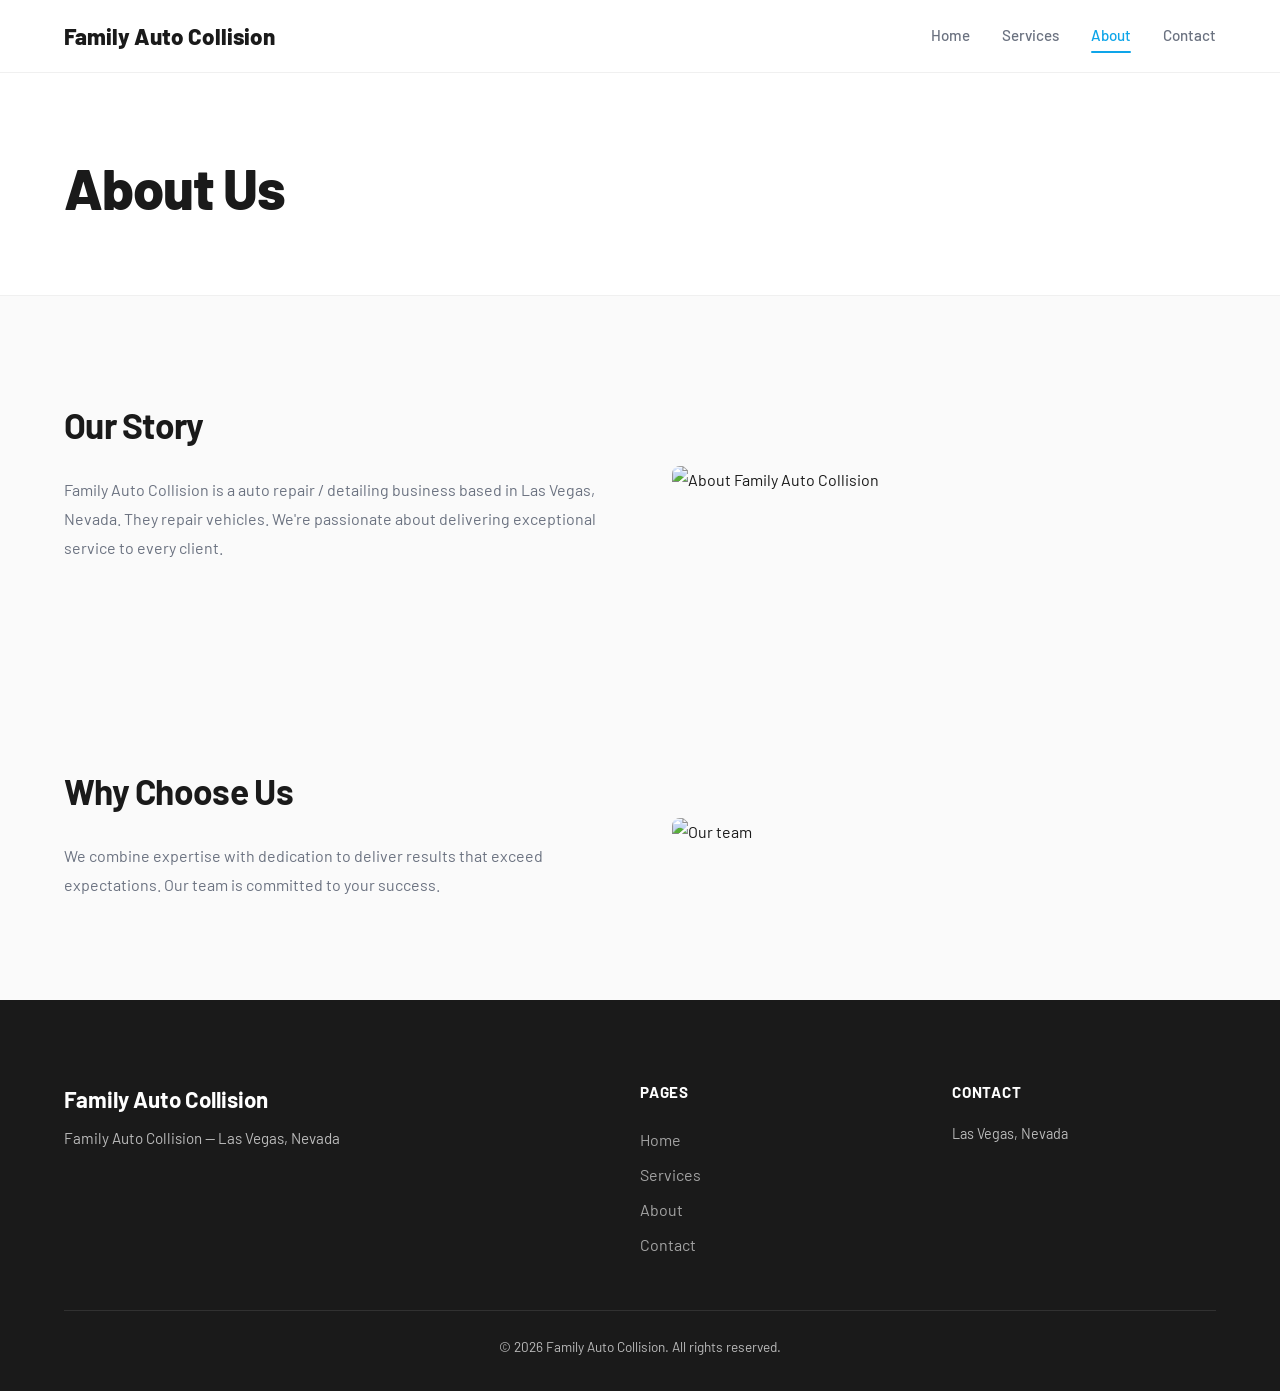
==== about.html @ 03ab0ad2 "Initial site build" ====
<!DOCTYPE html>
<html lang="en">
<head>
  <meta charset="UTF-8">
  <meta name="viewport" content="width=device-width, initial-scale=1.0">
  <title>About | Family Auto Collision</title>
  <meta name="description" content="They repair vehicles">
  <meta property="og:title" content="About | Family Auto Collision">
  <meta property="og:description" content="They repair vehicles">
  <meta property="og:image" content="https://images.pexels.com/photos/8986138/pexels-photo-8986138.jpeg?auto=compress&amp;cs=tinysrgb&amp;dpr=2&amp;h=650&amp;w=940">
  <meta property="og:type" content="website">
  <meta name="twitter:card" content="summary_large_image">
  <link rel="preconnect" href="https://fonts.googleapis.com">
  <link rel="preconnect" href="https://fonts.gstatic.com" crossorigin>
  <link href="https://fonts.googleapis.com/css2?family=Barlow:wght@400;600;700;800&family=Barlow:wght@300;400;500;600&display=swap" rel="stylesheet">
  <link rel="stylesheet" href="css/styles.css">
  <script type="application/ld+json">
  {
    "@context": "https://schema.org",
    "@type": "LocalBusiness",
    "name": "Family Auto Collision",
    "description": "They repair vehicles",
    "address": { "@type": "PostalAddress", "addressLocality": "Las Vegas, Nevada" }
  }
  </script>
</head>
<body>

  <nav class="navbar" id="navbar">
    <div class="container nav-container">
      <a href="index.html" class="logo">Family Auto Collision</a>
      <button class="hamburger" id="hamburger" aria-label="Toggle menu">
        <span></span><span></span><span></span>
      </button>
      <div class="nav-links" id="nav-links">
        <a href="index.html" class="">Home</a>
          <a href="services.html" class="">Services</a>
          <a href="about.html" class="active">About</a>
          <a href="contact.html" class="">Contact</a>
      </div>
    </div>
  </nav>

  <section class="page-hero">
    <div class="container">
      <h1 class="fade-in">About Us</h1>
    </div>
  </section>

  <section class="section">
    <div class="container about-grid">
      <div class="about-text fade-in">
        <h2>Our Story</h2>
        <p>Family Auto Collision is a auto repair / detailing business based in Las Vegas, Nevada. They repair vehicles. We're passionate about delivering exceptional service to every client.</p>
      </div>
      <div class="about-image fade-in"><img src="https://images.pexels.com/photos/5313182/pexels-photo-5313182.jpeg?auto=compress&amp;cs=tinysrgb&amp;h=650&amp;w=940" alt="About Family Auto Collision" loading="lazy"></div>
    </div>
  </section>

  
  <section class="section section-alt">
    <div class="container about-grid about-grid-reverse">
      <div class="about-image fade-in"><img src="https://images.pexels.com/photos/8297442/pexels-photo-8297442.jpeg?auto=compress&amp;cs=tinysrgb&amp;h=350" alt="Our team" loading="lazy"></div>
      <div class="about-text fade-in">
        <h2>Why Choose Us</h2>
        <p>We combine expertise with dedication to deliver results that exceed expectations. Our team is committed to your success.</p>
      </div>
    </div>
  </section>


  <footer class="footer">
    <div class="container">
      <div class="footer-grid">
        <div class="footer-brand">
          <h3 class="footer-logo">Family Auto Collision</h3>
          <p class="footer-tagline">Family Auto Collision — Las Vegas, Nevada</p>
        </div>
        <div class="footer-links">
          <h4>Pages</h4>
          <a href="index.html">Home</a>
          <a href="services.html">Services</a>
          <a href="about.html">About</a>
          <a href="contact.html">Contact</a>
        </div>
        <div class="footer-contact">
          <h4>Contact</h4>
          <p>Las Vegas, Nevada</p>
          
        </div>
      </div>
      <div class="footer-bottom">
        <p>&copy; 2026 Family Auto Collision. All rights reserved.</p>
      </div>
    </div>
  </footer>
  <script src="js/main.js"></script>
</body>
</html>
---- css/styles.css ----
*, *::before, *::after { box-sizing: border-box; margin: 0; padding: 0; }

:root {
  --primary: #0EA5E9;
  --secondary: #df7849;
  --accent: #e8c630;
  --bg: #FAFAFA;
  --surface: #FFFFFF;
  --text: #1A1A1A;
  --text-muted: #6B7280;
  --radius: 8px;
  --font-display: 'Barlow', sans-serif;
  --font-body: 'Barlow', sans-serif;
}

html { scroll-behavior: smooth; }

body {
  font-family: var(--font-body);
  color: var(--text);
  background: var(--bg);
  line-height: 1.7;
  -webkit-font-smoothing: antialiased;
}

.container { max-width: 1200px; margin: 0 auto; padding: 0 24px; }

/* NAV */
.navbar {
  position: fixed; top: 0; left: 0; right: 0; z-index: 1000;
  background: rgba(255,255,255,0.95); backdrop-filter: blur(12px);
  border-bottom: 1px solid rgba(0,0,0,0.06);
  transition: box-shadow 0.3s;
}
.navbar.scrolled { box-shadow: 0 2px 20px rgba(0,0,0,0.08); }
.nav-container { display: flex; align-items: center; justify-content: space-between; height: 72px; }
.logo {
  font-family: var(--font-display); font-weight: 800; font-size: 1.4rem;
  color: var(--text); text-decoration: none;
}
.nav-links { display: flex; gap: 32px; }
.nav-links a {
  font-family: var(--font-body); font-weight: 500; font-size: 0.95rem;
  color: var(--text-muted); text-decoration: none; transition: color 0.2s;
  position: relative;
}
.nav-links a:hover, .nav-links a.active { color: var(--primary); }
.nav-links a.active::after {
  content: ''; position: absolute; bottom: -4px; left: 0; right: 0;
  height: 2px; background: var(--primary); border-radius: 1px;
}
.hamburger {
  display: none; flex-direction: column; gap: 5px; background: none;
  border: none; cursor: pointer; padding: 4px;
}
.hamburger span { display: block; width: 24px; height: 2px; background: var(--text); transition: 0.3s; border-radius: 1px; }
.hamburger.active span:nth-child(1) { transform: rotate(45deg) translate(5px, 5px); }
.hamburger.active span:nth-child(2) { opacity: 0; }
.hamburger.active span:nth-child(3) { transform: rotate(-45deg) translate(5px, -5px); }

/* HERO */
.hero {
  min-height: 100vh; display: flex; align-items: center;
  background-size: cover; background-position: center; position: relative;
}
.hero-overlay {
  position: absolute; inset: 0;
  background: linear-gradient(135deg, rgba(0,0,0,0.7) 0%, rgba(0,0,0,0.4) 100%);
}
.hero-content { position: relative; z-index: 1; max-width: 680px; padding-top: 72px; }
.hero-title {
  font-family: var(--font-display); font-size: clamp(2.5rem, 6vw, 4.5rem);
  font-weight: 800; color: #fff; line-height: 1.1; margin-bottom: 20px;
  letter-spacing: -0.02em;
}
.hero-subtitle { font-size: clamp(1.1rem, 2vw, 1.35rem); color: rgba(255,255,255,0.85); margin-bottom: 36px; line-height: 1.6; }
.hero-ctas { display: flex; gap: 16px; flex-wrap: wrap; }

/* BUTTONS */
.btn {
  display: inline-block; padding: 14px 32px; border-radius: var(--radius);
  font-family: var(--font-body); font-weight: 600; font-size: 1rem;
  text-decoration: none; transition: all 0.25s; cursor: pointer; border: none;
}
.btn-primary { background: var(--primary); color: #fff; }
.btn-primary:hover { filter: brightness(1.1); transform: translateY(-2px); box-shadow: 0 8px 25px rgba(0,0,0,0.15); }
.btn-secondary { background: transparent; color: #fff; border: 2px solid rgba(255,255,255,0.4); }
.btn-secondary:hover { border-color: #fff; background: rgba(255,255,255,0.1); }

/* SECTIONS */
.section { padding: 100px 0; }
.section-alt { background: var(--bg); }
.section-title {
  font-family: var(--font-display); font-size: clamp(2rem, 4vw, 3rem);
  font-weight: 700; text-align: center; margin-bottom: 60px;
  letter-spacing: -0.02em;
}
.page-hero {
  padding: 140px 0 60px; background: var(--surface);
  border-bottom: 1px solid rgba(0,0,0,0.06);
}
.page-hero h1 {
  font-family: var(--font-display); font-size: clamp(2.5rem, 5vw, 3.5rem);
  font-weight: 800; letter-spacing: -0.02em;
}
.page-hero p { color: var(--text-muted); font-size: 1.2rem; margin-top: 12px; }

/* SERVICES */
.services-grid { display: grid; grid-template-columns: repeat(auto-fit, minmax(320px, 1fr)); gap: 32px; }
.service-card {
  background: var(--surface); border-radius: var(--radius); overflow: hidden;
  box-shadow: 0 1px 3px rgba(0,0,0,0.06); transition: transform 0.3s, box-shadow 0.3s;
}
.service-card:hover { transform: translateY(-6px); box-shadow: 0 12px 40px rgba(0,0,0,0.1); }
.service-card-img { width: 100%; height: 220px; object-fit: cover; }
.service-card h3 {
  font-family: var(--font-display); font-size: 1.3rem; font-weight: 700;
  padding: 24px 24px 8px; letter-spacing: -0.01em;
}
.service-card p { padding: 0 24px 24px; color: var(--text-muted); font-size: 0.95rem; }

.services-detail-list { display: flex; flex-direction: column; gap: 80px; }
.service-detail {
  display: grid; grid-template-columns: 1fr 1fr; gap: 48px; align-items: center;
}
.service-detail:nth-child(even) { direction: rtl; }
.service-detail:nth-child(even) > * { direction: ltr; }
.service-detail-img { width: 100%; border-radius: var(--radius); object-fit: cover; aspect-ratio: 4/3; }
.service-detail-content h2 {
  font-family: var(--font-display); font-size: 2rem; font-weight: 700;
  margin-bottom: 16px; letter-spacing: -0.02em;
}
.service-detail-content p { color: var(--text-muted); margin-bottom: 24px; line-height: 1.7; }

/* TESTIMONIALS */
.testimonials-section { background: var(--surface); }
.testimonials-grid { display: grid; grid-template-columns: repeat(auto-fit, minmax(300px, 1fr)); gap: 32px; }
.testimonial-card {
  padding: 32px; background: var(--bg); border-radius: var(--radius);
  border: 1px solid rgba(0,0,0,0.06);
}
.stars { color: var(--accent); font-size: 1.2rem; margin-bottom: 16px; }
.testimonial-text { font-style: italic; color: var(--text); line-height: 1.7; margin-bottom: 16px; }
.testimonial-author { font-weight: 600; color: var(--text-muted); font-size: 0.9rem; }

/* CTA SECTION */
.cta-section {
  position: relative; background-size: cover; background-position: center;
  text-align: center; padding: 120px 0;
}
.cta-content { position: relative; z-index: 1; }
.cta-content h2 {
  font-family: var(--font-display); color: #fff;
  font-size: clamp(2rem, 4vw, 3rem); font-weight: 700; margin-bottom: 16px;
}
.cta-content p { color: rgba(255,255,255,0.85); font-size: 1.15rem; margin-bottom: 32px; max-width: 600px; margin-inline: auto; }

/* ABOUT */
.about-grid { display: grid; grid-template-columns: 1fr 1fr; gap: 64px; align-items: center; }
.about-grid-reverse { direction: rtl; }
.about-grid-reverse > * { direction: ltr; }
.about-text h2 {
  font-family: var(--font-display); font-size: 2.2rem; font-weight: 700;
  margin-bottom: 20px; letter-spacing: -0.02em;
}
.about-text p { color: var(--text-muted); line-height: 1.8; }
.about-image img { width: 100%; border-radius: var(--radius); object-fit: cover; aspect-ratio: 4/3; }

/* CONTACT */
.contact-grid { display: grid; grid-template-columns: 1.2fr 0.8fr; gap: 64px; }
.contact-form { display: flex; flex-direction: column; gap: 20px; }
.form-group { display: flex; flex-direction: column; gap: 6px; }
.form-group label { font-weight: 500; font-size: 0.9rem; color: var(--text); }
.form-group input, .form-group textarea {
  padding: 12px 16px; border: 1px solid rgba(0,0,0,0.12); border-radius: var(--radius);
  font-family: var(--font-body); font-size: 1rem; transition: border-color 0.2s;
  background: var(--surface);
}
.form-group input:focus, .form-group textarea:focus {
  outline: none; border-color: var(--primary); box-shadow: 0 0 0 3px rgba(13,148,136,0.1);
}
.contact-info h3 {
  font-family: var(--font-display); font-size: 1.5rem; font-weight: 700; margin-bottom: 24px;
}
.info-item { margin-bottom: 20px; }
.info-item strong { display: block; font-size: 0.85rem; text-transform: uppercase; letter-spacing: 0.05em; color: var(--primary); margin-bottom: 4px; }
.info-item p { color: var(--text-muted); }

/* FOOTER */
.footer { background: var(--text); color: rgba(255,255,255,0.7); padding: 80px 0 32px; }
.footer-grid { display: grid; grid-template-columns: 2fr 1fr 1fr; gap: 48px; margin-bottom: 48px; }
.footer-logo { font-family: var(--font-display); color: #fff; font-size: 1.4rem; margin-bottom: 8px; }
.footer-tagline { font-size: 0.95rem; }
.footer-links h4, .footer-contact h4 {
  color: #fff; font-family: var(--font-display); font-size: 0.95rem;
  text-transform: uppercase; letter-spacing: 0.05em; margin-bottom: 16px;
}
.footer-links a { display: block; color: rgba(255,255,255,0.6); text-decoration: none; padding: 4px 0; transition: color 0.2s; }
.footer-links a:hover { color: #fff; }
.footer-contact p { font-size: 0.9rem; margin-bottom: 4px; }
.footer-bottom {
  border-top: 1px solid rgba(255,255,255,0.1); padding-top: 24px; text-align: center; font-size: 0.85rem;
}

/* ANIMATIONS */
.fade-in { opacity: 0; transform: translateY(24px); transition: opacity 0.6s ease, transform 0.6s ease; }
.fade-in.visible { opacity: 1; transform: translateY(0); }

/* RESPONSIVE */
@media (max-width: 768px) {
  .hamburger { display: flex; }
  .nav-links {
    position: fixed; top: 72px; left: 0; right: 0; background: var(--surface);
    flex-direction: column; padding: 24px; gap: 16px;
    transform: translateY(-100%); opacity: 0; transition: 0.3s; pointer-events: none;
    box-shadow: 0 4px 20px rgba(0,0,0,0.1);
  }
  .nav-links.open { transform: translateY(0); opacity: 1; pointer-events: all; }
  .hero-content { padding: 0 8px; padding-top: 72px; }
  .services-grid { grid-template-columns: 1fr; }
  .service-detail { grid-template-columns: 1fr; }
  .service-detail:nth-child(even) { direction: ltr; }
  .about-grid, .about-grid-reverse { grid-template-columns: 1fr; direction: ltr; }
  .contact-grid { grid-template-columns: 1fr; }
  .footer-grid { grid-template-columns: 1fr; }
  .testimonials-grid { grid-template-columns: 1fr; }
}
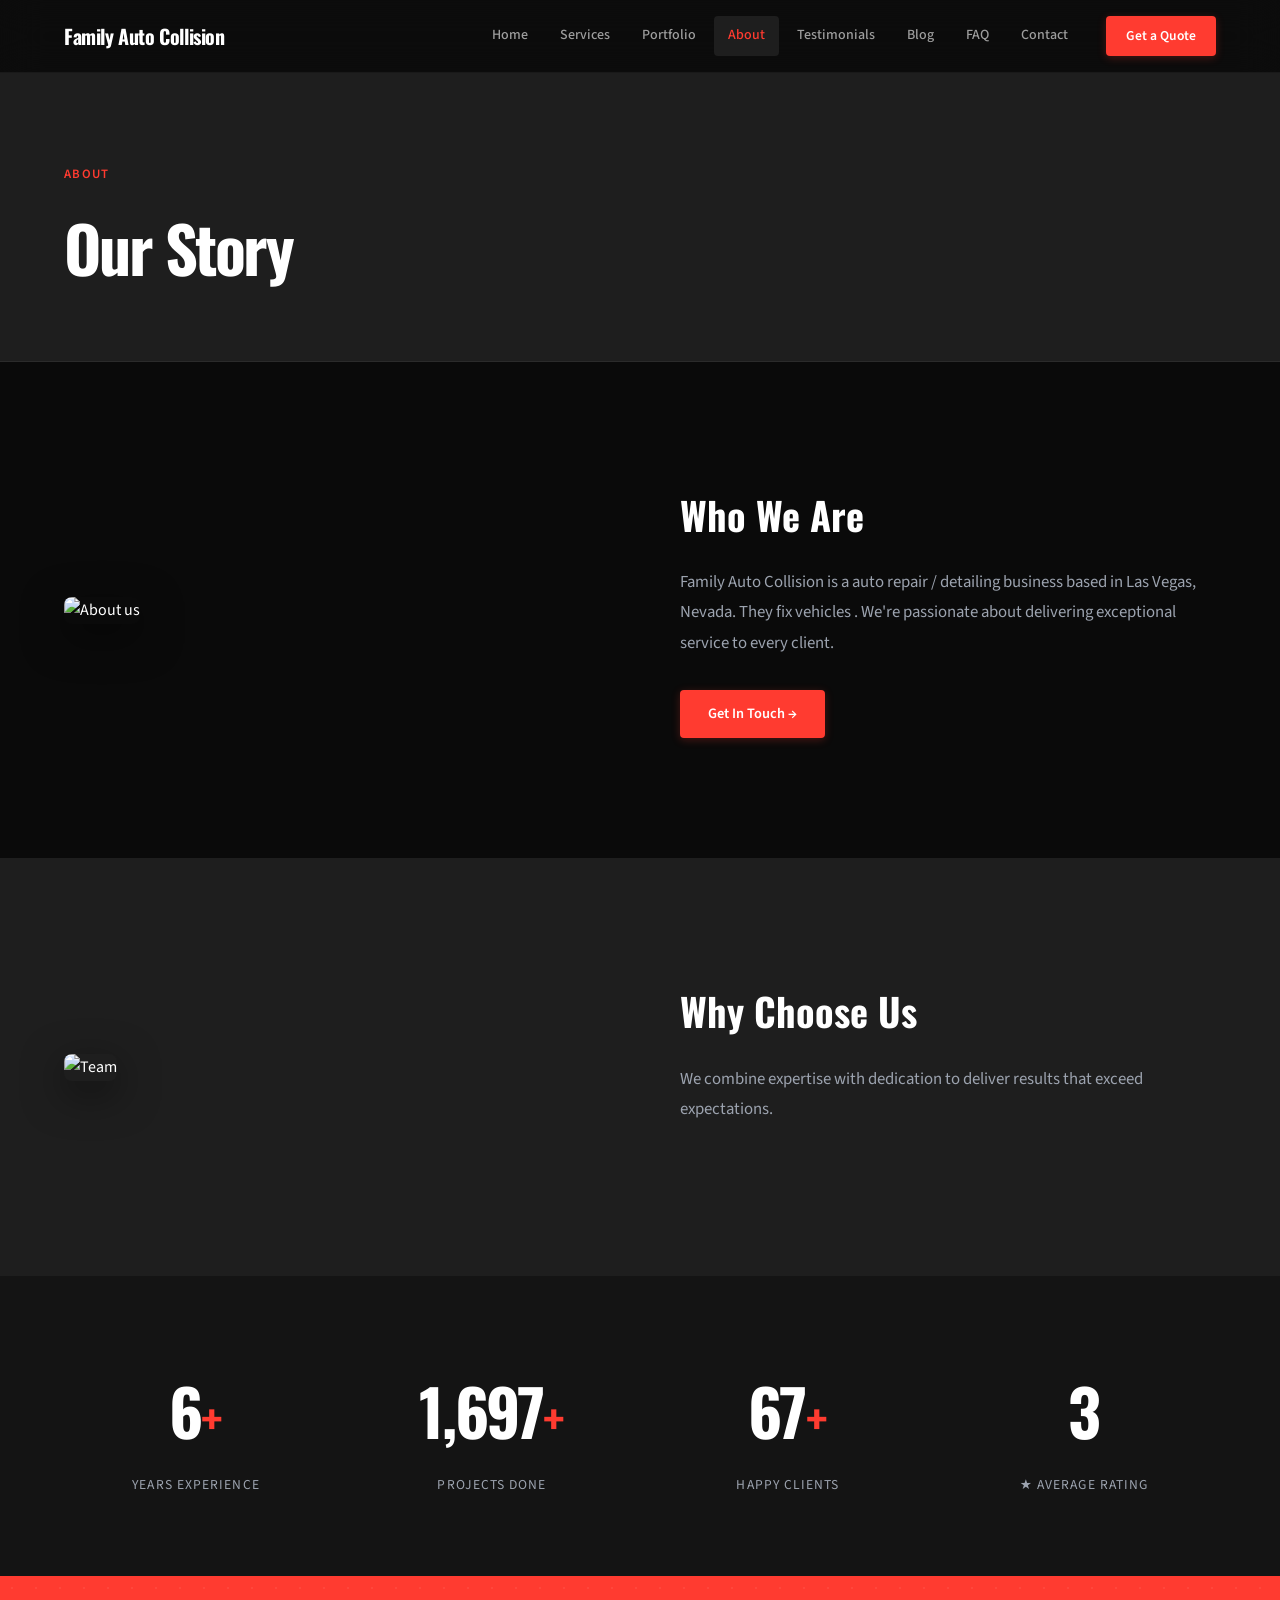
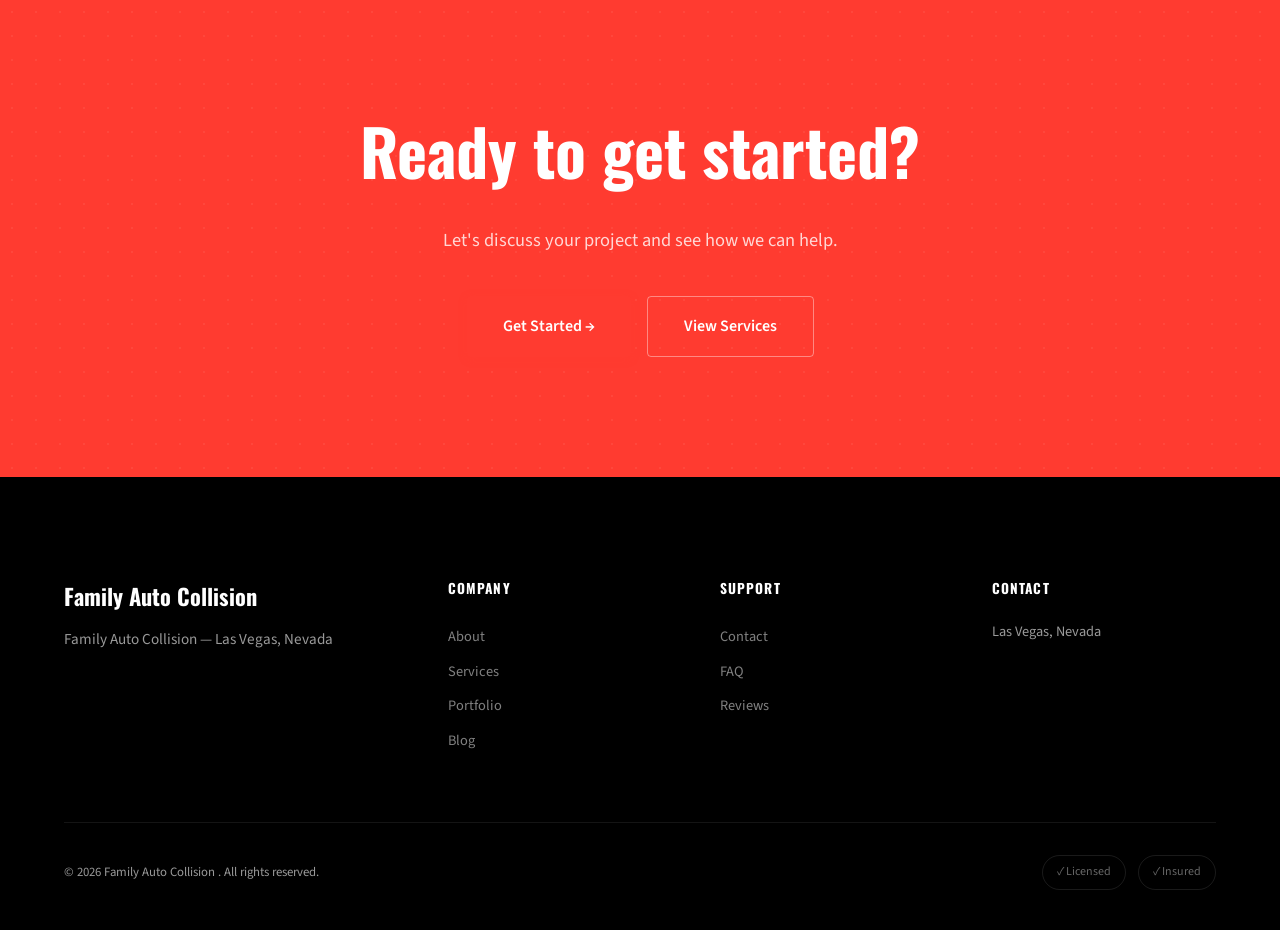
==== commit 9526e9db: "Initial site build" ====
--- a/about.html
+++ b/about.html
@@ -1,96 +1,116 @@
 <!DOCTYPE html>
-<html lang="en">
+<html lang="en" data-personality="bold">
 <head>
   <meta charset="UTF-8">
   <meta name="viewport" content="width=device-width, initial-scale=1.0">
-  <title>About | Family Auto Collision</title>
-  <meta name="description" content="They repair vehicles">
-  <meta property="og:title" content="About | Family Auto Collision">
-  <meta property="og:description" content="They repair vehicles">
-  <meta property="og:image" content="https://images.pexels.com/photos/8986138/pexels-photo-8986138.jpeg?auto=compress&amp;cs=tinysrgb&amp;dpr=2&amp;h=650&amp;w=940">
+  <title>About | Family Auto Collision </title>
+  <meta name="description" content="They fix vehicles ">
+  <meta property="og:title" content="About | Family Auto Collision ">
+  <meta property="og:description" content="They fix vehicles ">
+  <meta property="og:image" content="https://images.pexels.com/photos/33814734/pexels-photo-33814734.jpeg?auto=compress&amp;cs=tinysrgb&amp;dpr=2&amp;h=650&amp;w=940">
   <meta property="og:type" content="website">
   <meta name="twitter:card" content="summary_large_image">
   <link rel="preconnect" href="https://fonts.googleapis.com">
   <link rel="preconnect" href="https://fonts.gstatic.com" crossorigin>
-  <link href="https://fonts.googleapis.com/css2?family=Barlow:wght@400;600;700;800&family=Barlow:wght@300;400;500;600&display=swap" rel="stylesheet">
+  <link href="https://fonts.googleapis.com/css2?family=Oswald:wght@300;400;500;600;700;800;900&family=Source%20Sans%203:wght@300;400;500;600&display=swap" rel="stylesheet">
   <link rel="stylesheet" href="css/styles.css">
   <script type="application/ld+json">
-  {
-    "@context": "https://schema.org",
-    "@type": "LocalBusiness",
-    "name": "Family Auto Collision",
-    "description": "They repair vehicles",
-    "address": { "@type": "PostalAddress", "addressLocality": "Las Vegas, Nevada" }
-  }
+  { "@context":"https://schema.org", "@type":"LocalBusiness",
+    "name":"Family Auto Collision ", "description":"They fix vehicles ",
+    "address":{"@type":"PostalAddress","addressLocality":"Las Vegas, Nevada"} }
   </script>
 </head>
 <body>
-
-  <nav class="navbar" id="navbar">
-    <div class="container nav-container">
-      <a href="index.html" class="logo">Family Auto Collision</a>
-      <button class="hamburger" id="hamburger" aria-label="Toggle menu">
+  <nav class="nav nav--dark" id="nav">
+    <div class="nav__inner">
+      <a href="index.html" class="nav__logo">Family Auto Collision </a>
+      <button class="nav__toggle" id="navToggle" aria-label="Menu">
         <span></span><span></span><span></span>
       </button>
-      <div class="nav-links" id="nav-links">
-        <a href="index.html" class="">Home</a>
-          <a href="services.html" class="">Services</a>
-          <a href="about.html" class="active">About</a>
-          <a href="contact.html" class="">Contact</a>
+      <div class="nav__menu" id="navMenu">
+        <div class="nav__links"><a href="index.html" class="">Home</a>
+            <a href="services.html" class="">Services</a>
+            <a href="portfolio.html" class="">Portfolio</a>
+            <a href="about.html" class="active">About</a>
+            <a href="testimonials.html" class="">Testimonials</a>
+            <a href="blog.html" class="">Blog</a>
+            <a href="faq.html" class="">FAQ</a>
+            <a href="contact.html" class="">Contact</a></div>
+        <a href="contact.html" class="btn btn--sm btn--primary nav__cta">Get a Quote</a>
       </div>
     </div>
   </nav>
+  <section class="page-hero"><div class="container"><span class="section__badge reveal">About</span>
+    <h1 class="page-hero__title reveal">Our Story</h1></div></section>
+  <section class="section"><div class="container"><div class="split">
+    <div class="split__media reveal"><img src="https://images.pexels.com/photos/36673082/pexels-photo-36673082.jpeg?auto=compress&amp;cs=tinysrgb&amp;h=650&amp;w=940" alt="About us" loading="lazy"></div>
+    <div class="split__content reveal"><h2 class="split__title">Who We Are</h2>
+      <p class="split__text">Family Auto Collision  is a auto repair / detailing business based in Las Vegas, Nevada. They fix vehicles . We're passionate about delivering exceptional service to every client.</p><a href="contact.html" class="btn btn--primary">Get In Touch →</a></div>
+  </div></div></section>
+  <section class="section section--alt"><div class="container"><div class="split split--reverse">
+    <div class="split__content reveal"><h2 class="split__title">Why Choose Us</h2>
+      <p class="split__text">We combine expertise with dedication to deliver results that exceed expectations.</p></div>
+    <div class="split__media reveal"><img src="https://images.pexels.com/photos/32845698/pexels-photo-32845698.jpeg?auto=compress&amp;cs=tinysrgb&amp;h=350" alt="Team" loading="lazy"></div>
+  </div></div></section>
 
-  <section class="page-hero">
+  <section class="stats ">
     <div class="container">
-      <h1 class="fade-in">About Us</h1>
-    </div>
-  </section>
-
-  <section class="section">
-    <div class="container about-grid">
-      <div class="about-text fade-in">
-        <h2>Our Story</h2>
-        <p>Family Auto Collision is a auto repair / detailing business based in Las Vegas, Nevada. They repair vehicles. We're passionate about delivering exceptional service to every client.</p>
-      </div>
-      <div class="about-image fade-in"><img src="https://images.pexels.com/photos/5313182/pexels-photo-5313182.jpeg?auto=compress&amp;cs=tinysrgb&amp;h=650&amp;w=940" alt="About Family Auto Collision" loading="lazy"></div>
-    </div>
-  </section>
-
-  
-  <section class="section section-alt">
-    <div class="container about-grid about-grid-reverse">
-      <div class="about-image fade-in"><img src="https://images.pexels.com/photos/8297442/pexels-photo-8297442.jpeg?auto=compress&amp;cs=tinysrgb&amp;h=350" alt="Our team" loading="lazy"></div>
-      <div class="about-text fade-in">
-        <h2>Why Choose Us</h2>
-        <p>We combine expertise with dedication to deliver results that exceed expectations. Our team is committed to your success.</p>
+      <div class="stats__grid">
+        <div class="stats__item reveal">
+          <span class="stats__number" data-count="10">0</span><span class="stats__plus">+</span>
+          <span class="stats__label">Years Experience</span>
+        </div>
+        <div class="stats__item reveal">
+          <span class="stats__number" data-count="2500">0</span><span class="stats__plus">+</span>
+          <span class="stats__label">Projects Done</span>
+        </div>
+        <div class="stats__item reveal">
+          <span class="stats__number" data-count="100">0</span><span class="stats__plus">+</span>
+          <span class="stats__label">Happy Clients</span>
+        </div>
+        <div class="stats__item reveal">
+          <span class="stats__number" data-count="5.0">0</span>
+          <span class="stats__label">★ Average Rating</span>
+        </div>
       </div>
     </div>
   </section>
-
-
+  <section class="cta-block">
+    <div class="cta-block__pattern"></div>
+    <div class="container cta-block__inner">
+      <h2 class="cta-block__title reveal">Ready to get started?</h2>
+      <p class="cta-block__text reveal">Let's discuss your project and see how we can help.</p>
+      <div class="cta-block__buttons reveal">
+        <a href="contact.html" class="btn btn--primary btn--lg">Get Started →</a>
+        <a href="services.html" class="btn btn--outline-white btn--lg">View Services</a>
+      </div>
+    </div>
+  </section>
   <footer class="footer">
     <div class="container">
-      <div class="footer-grid">
-        <div class="footer-brand">
-          <h3 class="footer-logo">Family Auto Collision</h3>
-          <p class="footer-tagline">Family Auto Collision — Las Vegas, Nevada</p>
+      <div class="footer__top">
+        <div class="footer__brand">
+          <a href="index.html" class="footer__logo">Family Auto Collision </a>
+          <p class="footer__tagline">Family Auto Collision  — Las Vegas, Nevada</p>
         </div>
-        <div class="footer-links">
-          <h4>Pages</h4>
-          <a href="index.html">Home</a>
-          <a href="services.html">Services</a>
-          <a href="about.html">About</a>
-          <a href="contact.html">Contact</a>
+        <div class="footer__col">
+          <h4>Company</h4>
+          <a href="about.html">About</a><a href="services.html">Services</a>
+          <a href="portfolio.html">Portfolio</a><a href="blog.html">Blog</a>
         </div>
-        <div class="footer-contact">
+        <div class="footer__col">
+          <h4>Support</h4>
+          <a href="contact.html">Contact</a><a href="faq.html">FAQ</a>
+          <a href="testimonials.html">Reviews</a>
+        </div>
+        <div class="footer__col">
           <h4>Contact</h4>
           <p>Las Vegas, Nevada</p>
-          
         </div>
       </div>
-      <div class="footer-bottom">
-        <p>&copy; 2026 Family Auto Collision. All rights reserved.</p>
+      <div class="footer__bottom">
+        <p>&copy; 2026 Family Auto Collision . All rights reserved.</p>
+        <div class="footer__badges"><span class="badge">✓ Licensed</span><span class="badge">✓ Insured</span></div>
       </div>
     </div>
   </footer>
--- a/css/styles.css
+++ b/css/styles.css
@@ -1,227 +1,261 @@
 *, *::before, *::after { box-sizing: border-box; margin: 0; padding: 0; }
-
 :root {
-  --primary: #0EA5E9;
-  --secondary: #df7849;
-  --accent: #e8c630;
-  --bg: #FAFAFA;
-  --surface: #FFFFFF;
-  --text: #1A1A1A;
-  --text-muted: #6B7280;
-  --radius: 8px;
-  --font-display: 'Barlow', sans-serif;
-  --font-body: 'Barlow', sans-serif;
+  --primary: #FF3B30; --secondary: #1A1A1A; --accent: #FF9500;
+  --bg: #0A0A0A; --surface: #141414; --surface-alt: #1E1E1E;
+  --text: #FFFFFF; --text-muted: #9CA3AF; --text-light: #6B7280;
+  --hero-bg-color: #000000; --hero-text: #FFFFFF;
+  --radius: 4px; --radius-lg: 8px;
+  --font-display: 'Oswald', system-ui, sans-serif;
+  --font-body: 'Source Sans 3', system-ui, sans-serif;
+  --display-weight: 900; --body-weight: 400;
+  --headline-size: clamp(3.5rem, 9vw, 7rem);
+  --section-padding: 120px;
+  --transition: 0.3s cubic-bezier(0.4, 0, 0.2, 1);
+  --shadow-sm: 0 1px 3px rgba(0,0,0,0.3);
+  --shadow-md: 0 4px 16px rgba(0,0,0,0.4);
+  --shadow-lg: 0 12px 40px rgba(0,0,0,0.5);
+  --shadow-xl: 0 24px 64px rgba(0,0,0,0.6);
 }
-
 html { scroll-behavior: smooth; }
-
-body {
-  font-family: var(--font-body);
-  color: var(--text);
-  background: var(--bg);
-  line-height: 1.7;
-  -webkit-font-smoothing: antialiased;
-}
-
+body { font-family: var(--font-body); font-weight: var(--body-weight); color: var(--text); background: var(--bg); line-height: 1.7; -webkit-font-smoothing: antialiased; overflow-x: hidden; }
 .container { max-width: 1200px; margin: 0 auto; padding: 0 24px; }
+.container--sm { max-width: 800px; }
 
 /* NAV */
-.navbar {
-  position: fixed; top: 0; left: 0; right: 0; z-index: 1000;
-  background: rgba(255,255,255,0.95); backdrop-filter: blur(12px);
-  border-bottom: 1px solid rgba(0,0,0,0.06);
-  transition: box-shadow 0.3s;
-}
-.navbar.scrolled { box-shadow: 0 2px 20px rgba(0,0,0,0.08); }
-.nav-container { display: flex; align-items: center; justify-content: space-between; height: 72px; }
-.logo {
-  font-family: var(--font-display); font-weight: 800; font-size: 1.4rem;
-  color: var(--text); text-decoration: none;
-}
-.nav-links { display: flex; gap: 32px; }
-.nav-links a {
-  font-family: var(--font-body); font-weight: 500; font-size: 0.95rem;
-  color: var(--text-muted); text-decoration: none; transition: color 0.2s;
-  position: relative;
-}
-.nav-links a:hover, .nav-links a.active { color: var(--primary); }
-.nav-links a.active::after {
-  content: ''; position: absolute; bottom: -4px; left: 0; right: 0;
-  height: 2px; background: var(--primary); border-radius: 1px;
-}
-.hamburger {
-  display: none; flex-direction: column; gap: 5px; background: none;
-  border: none; cursor: pointer; padding: 4px;
-}
-.hamburger span { display: block; width: 24px; height: 2px; background: var(--text); transition: 0.3s; border-radius: 1px; }
-.hamburger.active span:nth-child(1) { transform: rotate(45deg) translate(5px, 5px); }
-.hamburger.active span:nth-child(2) { opacity: 0; }
-.hamburger.active span:nth-child(3) { transform: rotate(-45deg) translate(5px, -5px); }
-
-/* HERO */
-.hero {
-  min-height: 100vh; display: flex; align-items: center;
-  background-size: cover; background-position: center; position: relative;
-}
-.hero-overlay {
-  position: absolute; inset: 0;
-  background: linear-gradient(135deg, rgba(0,0,0,0.7) 0%, rgba(0,0,0,0.4) 100%);
-}
-.hero-content { position: relative; z-index: 1; max-width: 680px; padding-top: 72px; }
-.hero-title {
-  font-family: var(--font-display); font-size: clamp(2.5rem, 6vw, 4.5rem);
-  font-weight: 800; color: #fff; line-height: 1.1; margin-bottom: 20px;
-  letter-spacing: -0.02em;
-}
-.hero-subtitle { font-size: clamp(1.1rem, 2vw, 1.35rem); color: rgba(255,255,255,0.85); margin-bottom: 36px; line-height: 1.6; }
-.hero-ctas { display: flex; gap: 16px; flex-wrap: wrap; }
+.nav { position: fixed; top: 0; left: 0; right: 0; z-index: 1000; background: rgba(10,10,10,0.9); backdrop-filter: blur(20px); border-bottom: 1px solid rgba(255,255,255,0.06); transition: var(--transition); }
+.nav.scrolled { box-shadow: 0 1px 12px rgba(0,0,0,0.4); }
+.nav__inner { max-width: 1200px; margin: 0 auto; padding: 0 24px; display: flex; align-items: center; justify-content: space-between; height: 72px; }
+.nav__logo { font-family: var(--font-display); font-weight: var(--display-weight); font-size: 1.25rem; color: #fff; text-decoration: none; letter-spacing: -0.02em; }
+.nav__menu { display: flex; align-items: center; gap: 8px; }
+.nav__links { display: flex; gap: 4px; }
+.nav__links a { font-weight: 500; font-size: 0.875rem; color: rgba(255,255,255,0.6); text-decoration: none; padding: 8px 14px; border-radius: var(--radius); transition: var(--transition); }
+.nav__links a:hover { color: #fff; background: rgba(255,255,255,0.06); }
+.nav__links a.active { color: var(--primary); background: rgba(255,255,255,0.08); }
+.nav__cta { margin-left: 16px; }
+.nav__toggle { display: none; flex-direction: column; gap: 5px; background: none; border: none; cursor: pointer; padding: 8px; z-index: 1001; }
+.nav__toggle span { display: block; width: 22px; height: 2px; background: #fff; transition: var(--transition); border-radius: 2px; }
+.nav__toggle.active span:nth-child(1) { transform: rotate(45deg) translate(5px,5px); }
+.nav__toggle.active span:nth-child(2) { opacity: 0; }
+.nav__toggle.active span:nth-child(3) { transform: rotate(-45deg) translate(5px,-5px); }
+
+/* HERO BASE */
+.hero { min-height: 100vh; display: flex; align-items: center; position: relative; overflow: hidden; padding-top: 72px; }
+.hero__bg { position: absolute; inset: 0; background-image: var(--hero-bg); background-size: cover; background-position: center; }
+.hero__overlay { position: absolute; inset: 0; background: linear-gradient(135deg, rgba(0,0,0,0.75), rgba(0,0,0,0.4)); }
+.hero__inner { position: relative; z-index: 2; padding: 80px 0 120px; width: 100%; }
+.hero__content { max-width: 720px; }
+.hero__badge { display: inline-flex; align-items: center; gap: 10px; padding: 8px 18px; border-radius: 100px; font-size: 0.8rem; font-weight: 500; margin-bottom: 28px; }
+.hero__badge-dot { width: 8px; height: 8px; background: #22c55e; border-radius: 50%; box-shadow: 0 0 8px #22c55e; animation: pulse 2s infinite; }
+@keyframes pulse { 0%,100% { opacity:1; } 50% { opacity:0.4; } }
+.hero__title { font-family: var(--font-display); font-size: var(--headline-size); font-weight: var(--display-weight); line-height: 1.05; letter-spacing: -0.04em; margin-bottom: 24px; }
+.hero__subtitle { font-size: clamp(1.1rem, 2vw, 1.3rem); line-height: 1.7; margin-bottom: 40px; max-width: 560px; }
+.hero__actions { display: flex; gap: 16px; flex-wrap: wrap; }
+.hero__divider { width: 48px; height: 2px; background: var(--accent); margin-bottom: 24px; }
+
+/* HERO VARIANTS */
+.hero--bold .hero__title, .hero--bold .hero__subtitle { color: #fff; }
+.hero--bold .hero__badge { background: rgba(255,255,255,0.08); border: 1px solid rgba(255,255,255,0.12); color: rgba(255,255,255,0.9); }
+.hero--bold .hero__geometric { position: absolute; inset: 0; z-index: 1; overflow: hidden; }
+.hero--bold .hero__geometric div { position: absolute; border: 2px solid var(--primary); opacity: 0.15; }
+.hero--bold .hero__geometric div:nth-child(1) { width: 300px; height: 300px; top: 10%; right: -50px; transform: rotate(15deg); }
+.hero--bold .hero__geometric div:nth-child(2) { width: 200px; height: 200px; bottom: 15%; right: 20%; transform: rotate(-30deg); }
+.hero--bold .hero__geometric div:nth-child(3) { width: 150px; height: 150px; top: 40%; right: 10%; border-radius: 50%; }
+
+.hero--elegant { background: var(--hero-bg-color); min-height: 90vh; }
+.hero--elegant .hero__inner--split { display: grid; grid-template-columns: 1fr 1fr; gap: 80px; align-items: center; }
+.hero--elegant .hero__title { color: var(--hero-text); font-weight: 600; letter-spacing: -0.03em; }
+.hero--elegant .hero__subtitle { color: var(--text-muted); }
+.hero--elegant .hero__media img { width: 100%; border-radius: var(--radius-lg); object-fit: cover; aspect-ratio: 3/4; }
+
+.hero--friendly { background: var(--hero-bg-color); }
+.hero--friendly .hero__title { color: var(--hero-text); }
+.hero--friendly .hero__subtitle { color: var(--text-muted); margin-left: auto; margin-right: auto; }
+.hero--friendly .hero__badge { background: var(--surface); border: 1px solid rgba(0,0,0,0.08); color: var(--text); font-size: 1rem; padding: 10px 24px; border-radius: var(--radius-lg); }
+.hero--friendly .hero__shapes { position: absolute; inset: 0; overflow: hidden; z-index: 0; }
+.hero--friendly .hero__shapes div { position: absolute; border-radius: 50%; opacity: 0.08; }
+.hero--friendly .hero__shapes div:nth-child(1) { width: 400px; height: 400px; background: var(--primary); top: -100px; right: -100px; }
+.hero--friendly .hero__shapes div:nth-child(2) { width: 300px; height: 300px; background: var(--secondary); bottom: -50px; left: -80px; }
+.hero--friendly .hero__shapes div:nth-child(3) { width: 200px; height: 200px; background: var(--accent); top: 50%; left: 60%; }
+
+.hero--modern { background: var(--hero-bg-color); }
+.hero--modern .hero__mesh { position: absolute; inset: 0; background: radial-gradient(at 30% 20%, color-mix(in srgb, var(--primary) 8%, transparent) 0%, transparent 60%), radial-gradient(at 70% 80%, color-mix(in srgb, var(--accent) 6%, transparent) 0%, transparent 50%); }
+.hero--modern .hero__title { color: var(--hero-text); }
+.hero--modern .hero__subtitle { color: var(--text-muted); margin-left: auto; margin-right: auto; }
+.hero--modern .hero__badge { background: var(--surface); border: 1px solid rgba(0,0,0,0.08); color: var(--text-muted); }
+
+.hero--trustworthy .hero__title { color: #fff; }
+.hero--trustworthy .hero__subtitle { color: rgba(255,255,255,0.8); }
+.hero--trustworthy .hero__badges-strip { display: flex; gap: 12px; flex-wrap: wrap; margin-bottom: 28px; }
+.trust-badge { background: rgba(255,255,255,0.1); border: 1px solid rgba(255,255,255,0.2); color: rgba(255,255,255,0.9); padding: 6px 16px; border-radius: 4px; font-size: 0.8rem; font-weight: 600; }
+
+.hero--energetic .hero__gradient-overlay { position: absolute; inset: 0; background: linear-gradient(135deg, rgba(220,38,38,0.6), rgba(124,58,237,0.4), rgba(0,0,0,0.8)); }
+.hero--energetic .hero__diagonal { position: absolute; bottom: -2px; left: 0; right: 0; height: 120px; background: var(--bg); clip-path: polygon(0 100%, 100% 0, 100% 100%); z-index: 3; }
+.hero--energetic .hero__title { color: #fff; text-transform: uppercase; letter-spacing: -0.02em; }
+.hero--energetic .hero__subtitle { color: rgba(255,255,255,0.7); }
+.hero--energetic .hero__badge { background: rgba(255,255,255,0.08); border: 1px solid rgba(255,255,255,0.15); color: rgba(255,255,255,0.9); letter-spacing: 0.15em; text-transform: uppercase; font-size: 0.75rem; }
+.btn--glow { box-shadow: 0 0 30px color-mix(in srgb, var(--primary) 40%, transparent); }
+.btn--glow:hover { box-shadow: 0 0 50px color-mix(in srgb, var(--primary) 60%, transparent); }
 
 /* BUTTONS */
-.btn {
-  display: inline-block; padding: 14px 32px; border-radius: var(--radius);
-  font-family: var(--font-body); font-weight: 600; font-size: 1rem;
-  text-decoration: none; transition: all 0.25s; cursor: pointer; border: none;
-}
-.btn-primary { background: var(--primary); color: #fff; }
-.btn-primary:hover { filter: brightness(1.1); transform: translateY(-2px); box-shadow: 0 8px 25px rgba(0,0,0,0.15); }
-.btn-secondary { background: transparent; color: #fff; border: 2px solid rgba(255,255,255,0.4); }
-.btn-secondary:hover { border-color: #fff; background: rgba(255,255,255,0.1); }
+.btn { display: inline-flex; align-items: center; justify-content: center; padding: 12px 28px; border-radius: var(--radius); font-family: var(--font-body); font-weight: 600; font-size: 0.9rem; text-decoration: none; transition: all 0.25s; cursor: pointer; border: none; min-height: 44px; white-space: nowrap; }
+.btn--sm { padding: 8px 20px; font-size: 0.85rem; min-height: 36px; }
+.btn--lg { padding: 16px 36px; font-size: 1rem; min-height: 52px; }
+.btn--full { width: 100%; }
+.btn--primary { background: var(--primary); color: #fff; box-shadow: 0 2px 8px color-mix(in srgb, var(--primary) 25%, transparent); }
+.btn--primary:hover { filter: brightness(1.1); transform: translateY(-2px); box-shadow: 0 8px 24px color-mix(in srgb, var(--primary) 35%, transparent); }
+.btn--ghost { background: transparent; color: #fff; border: 1.5px solid rgba(255,255,255,0.3); }
+.btn--ghost:hover { background: rgba(255,255,255,0.1); border-color: rgba(255,255,255,0.5); }
+.btn--outline { background: transparent; color: var(--primary); border: 1.5px solid var(--primary); }
+.btn--outline:hover { background: var(--primary); color: #fff; }
+.btn--outline-white { background: transparent; color: #fff; border: 1.5px solid rgba(255,255,255,0.4); }
+.btn--outline-white:hover { background: rgba(255,255,255,0.15); border-color: #fff; }
 
 /* SECTIONS */
-.section { padding: 100px 0; }
-.section-alt { background: var(--bg); }
-.section-title {
-  font-family: var(--font-display); font-size: clamp(2rem, 4vw, 3rem);
-  font-weight: 700; text-align: center; margin-bottom: 60px;
-  letter-spacing: -0.02em;
-}
-.page-hero {
-  padding: 140px 0 60px; background: var(--surface);
-  border-bottom: 1px solid rgba(0,0,0,0.06);
-}
-.page-hero h1 {
-  font-family: var(--font-display); font-size: clamp(2.5rem, 5vw, 3.5rem);
-  font-weight: 800; letter-spacing: -0.02em;
-}
-.page-hero p { color: var(--text-muted); font-size: 1.2rem; margin-top: 12px; }
-
-/* SERVICES */
-.services-grid { display: grid; grid-template-columns: repeat(auto-fit, minmax(320px, 1fr)); gap: 32px; }
-.service-card {
-  background: var(--surface); border-radius: var(--radius); overflow: hidden;
-  box-shadow: 0 1px 3px rgba(0,0,0,0.06); transition: transform 0.3s, box-shadow 0.3s;
-}
-.service-card:hover { transform: translateY(-6px); box-shadow: 0 12px 40px rgba(0,0,0,0.1); }
-.service-card-img { width: 100%; height: 220px; object-fit: cover; }
-.service-card h3 {
-  font-family: var(--font-display); font-size: 1.3rem; font-weight: 700;
-  padding: 24px 24px 8px; letter-spacing: -0.01em;
-}
-.service-card p { padding: 0 24px 24px; color: var(--text-muted); font-size: 0.95rem; }
-
-.services-detail-list { display: flex; flex-direction: column; gap: 80px; }
-.service-detail {
-  display: grid; grid-template-columns: 1fr 1fr; gap: 48px; align-items: center;
-}
+.section { padding: var(--section-padding) 0; }
+.section--alt { background: var(--surface-alt); }
+.section__header { text-align: center; max-width: 640px; margin: 0 auto 72px; }
+.section__badge { display: inline-block; font-size: 0.8rem; font-weight: 600; text-transform: uppercase; letter-spacing: 0.1em; color: var(--primary); margin-bottom: 16px; }
+.section__title { font-family: var(--font-display); font-size: clamp(2.2rem, 4vw, 3.5rem); font-weight: var(--display-weight); letter-spacing: -0.03em; line-height: 1.1; margin-bottom: 20px; }
+.section__cta { text-align: center; margin-top: 56px; }
+.page-hero { padding: 160px 0 80px; background: var(--surface-alt); border-bottom: 1px solid rgba(255,255,255,0.06); }
+.page-hero__title { font-family: var(--font-display); font-size: clamp(2.8rem, 5vw, 4.5rem); font-weight: var(--display-weight); letter-spacing: -0.04em; line-height: 1.05; margin-top: 12px; }
+.page-hero__subtitle { color: var(--text-muted); font-size: 1.2rem; margin-top: 16px; max-width: 600px; line-height: 1.7; }
+
+/* GRID */
+.grid { display: grid; gap: 32px; }
+.grid--2 { grid-template-columns: repeat(auto-fit, minmax(340px, 1fr)); }
+.grid--3 { grid-template-columns: repeat(auto-fit, minmax(300px, 1fr)); }
+
+/* CARDS */
+.card { background: var(--surface); border-radius: var(--radius-lg); overflow: hidden; border: 1px solid rgba(255,255,255,0.06); transition: transform 0.4s cubic-bezier(0.4,0,0.2,1), box-shadow 0.4s; }
+.card:hover { transform: translateY(-8px); box-shadow: var(--shadow-xl); }
+.card__accent { height: 4px; background: linear-gradient(90deg, var(--primary), var(--accent)); }
+.card__img, .card__img-wrap img { width: 100%; height: 240px; object-fit: cover; display: block; }
+.card__body { padding: 28px; }
+.card__category { display: inline-block; font-size: 0.75rem; font-weight: 600; text-transform: uppercase; letter-spacing: 0.08em; color: var(--primary); margin-bottom: 12px; }
+.card__title { font-family: var(--font-display); font-size: 1.25rem; font-weight: 700; margin-bottom: 10px; line-height: 1.3; }
+.card__text { color: var(--text-muted); font-size: 0.95rem; margin-bottom: 20px; line-height: 1.7; }
+.card__meta { font-size: 0.8rem; color: var(--text-light); }
+
+/* STATS */
+.stats { background: var(--surface); padding: 80px 0; }
+.stats--dark { background: #0a0a0a; color: #fff; }
+.stats--dark .stats__number { color: #fff; }
+.stats--dark .stats__label { color: rgba(255,255,255,0.5); }
+.stats__grid { display: grid; grid-template-columns: repeat(4, 1fr); gap: 32px; }
+.stats__item { text-align: center; }
+.stats__number { font-family: var(--font-display); font-size: clamp(2.5rem, 5vw, 4rem); font-weight: var(--display-weight); letter-spacing: -0.03em; display: inline; }
+.stats__plus { font-family: var(--font-display); font-size: clamp(2rem, 4vw, 3rem); font-weight: var(--display-weight); color: var(--primary); }
+.stats__label { font-size: 0.85rem; color: var(--text-muted); text-transform: uppercase; letter-spacing: 0.08em; margin-top: 8px; display: block; }
+
+/* TESTIMONIALS */
+.testimonials__list { display: grid; gap: 24px; max-width: 800px; margin: 0 auto; }
+.testimonial { padding: 36px; background: var(--surface); border-radius: var(--radius-lg); border: 1px solid rgba(255,255,255,0.06); position: relative; transition: transform 0.3s, box-shadow 0.3s; }
+.testimonial:hover { transform: translateY(-4px); box-shadow: var(--shadow-lg); }
+.testimonial--full { background: var(--surface-alt); }
+.testimonial__quote { font-family: Georgia, serif; font-size: 4rem; color: var(--primary); opacity: 0.2; line-height: 1; position: absolute; top: 16px; right: 28px; }
+.testimonial__stars { color: var(--accent); font-size: 1rem; margin-bottom: 16px; letter-spacing: 2px; }
+.testimonial__text { font-size: 1rem; line-height: 1.7; margin-bottom: 24px; font-style: italic; }
+.testimonial__author { display: flex; align-items: center; gap: 14px; }
+.testimonial__avatar { width: 44px; height: 44px; border-radius: 50%; background: var(--primary); color: #fff; display: flex; align-items: center; justify-content: center; font-weight: 700; font-size: 1.1rem; }
+.testimonial__name { font-weight: 600; font-size: 0.95rem; }
+.testimonial__role { font-size: 0.8rem; color: var(--text-muted); }
+
+/* SERVICE DETAIL */
+.service-detail__list { display: flex; flex-direction: column; gap: 100px; }
+.service-detail { display: grid; grid-template-columns: 1fr 1fr; gap: 64px; align-items: center; }
 .service-detail:nth-child(even) { direction: rtl; }
 .service-detail:nth-child(even) > * { direction: ltr; }
-.service-detail-img { width: 100%; border-radius: var(--radius); object-fit: cover; aspect-ratio: 4/3; }
-.service-detail-content h2 {
-  font-family: var(--font-display); font-size: 2rem; font-weight: 700;
-  margin-bottom: 16px; letter-spacing: -0.02em;
+.service-detail__img img { width: 100%; border-radius: var(--radius-lg); object-fit: cover; aspect-ratio: 4/3; box-shadow: var(--shadow-lg); }
+.service-detail__content h2 { font-family: var(--font-display); font-size: 2rem; font-weight: var(--display-weight); margin-bottom: 16px; }
+.service-detail__content p { color: var(--text-muted); line-height: 1.8; margin-bottom: 28px; }
+
+/* SPLIT */
+.split { display: grid; grid-template-columns: 1fr 1fr; gap: 80px; align-items: center; }
+.split--reverse { direction: rtl; }
+.split--reverse > * { direction: ltr; }
+.split__media img { width: 100%; border-radius: var(--radius-lg); object-fit: cover; aspect-ratio: 4/3; box-shadow: var(--shadow-lg); }
+.split__title { font-family: var(--font-display); font-size: clamp(1.8rem, 3vw, 2.5rem); font-weight: var(--display-weight); margin-bottom: 20px; }
+.split__text { color: var(--text-muted); line-height: 1.8; margin-bottom: 32px; font-size: 1.05rem; }
+
+/* CTA BLOCK */
+.cta-block { background: var(--primary); padding: var(--section-padding) 0; position: relative; overflow: hidden; }
+.cta-block__pattern { position: absolute; inset: 0; background-image: radial-gradient(rgba(255,255,255,0.06) 1px, transparent 1px); background-size: 24px 24px; }
+.cta-block__inner { position: relative; text-align: center; }
+.cta-block__title { font-family: var(--font-display); font-size: clamp(2.5rem, 5vw, 4rem); font-weight: var(--display-weight); color: #fff; margin-bottom: 20px; }
+.cta-block__text { color: rgba(255,255,255,0.8); font-size: 1.15rem; max-width: 560px; margin: 0 auto 40px; line-height: 1.7; }
+.cta-block__buttons { display: flex; gap: 16px; justify-content: center; flex-wrap: wrap; }
+
+/* FAQ */
+.faq__list { display: flex; flex-direction: column; gap: 8px; }
+.faq { border: 1px solid rgba(255,255,255,0.08); border-radius: var(--radius-lg); overflow: hidden; }
+.faq__question { width: 100%; padding: 22px 28px; display: flex; justify-content: space-between; align-items: center; background: var(--surface); border: none; cursor: pointer; text-align: left; font-family: var(--font-body); font-size: 1rem; font-weight: 600; color: var(--text); transition: background 0.2s; }
+.faq__question:hover { background: var(--surface-alt); }
+.faq__icon { transition: transform 0.3s; flex-shrink: 0; margin-left: 16px; }
+.faq.open .faq__icon { transform: rotate(180deg); }
+.faq__answer { max-height: 0; overflow: hidden; transition: max-height 0.4s ease, padding 0.4s ease; background: var(--surface); }
+.faq.open .faq__answer { max-height: 300px; padding: 0 28px 22px; }
+.faq__answer p { color: var(--text-muted); line-height: 1.7; }
+
+/* CONTACT */
+.contact-grid { display: grid; grid-template-columns: 1.3fr 0.7fr; gap: 64px; align-items: start; }
+.contact-form { display: flex; flex-direction: column; gap: 20px; }
+.form-row { display: grid; grid-template-columns: 1fr 1fr; gap: 20px; }
+.form-group { display: flex; flex-direction: column; gap: 8px; }
+.form-group label { font-weight: 600; font-size: 0.85rem; }
+.form-group input, .form-group textarea { padding: 14px 18px; border: 1.5px solid rgba(255,255,255,0.12); border-radius: var(--radius); font-family: var(--font-body); font-size: 0.95rem; transition: var(--transition); background: var(--surface); color: var(--text); }
+.form-group input:focus, .form-group textarea:focus { outline: none; border-color: var(--primary); box-shadow: 0 0 0 4px color-mix(in srgb, var(--primary) 12%, transparent); }
+.contact-info { display: flex; flex-direction: column; gap: 20px; }
+.contact-info__card { padding: 28px; background: var(--surface); border-radius: var(--radius-lg); border: 1px solid rgba(255,255,255,0.06); }
+.contact-info__card h3 { font-family: var(--font-display); font-size: 1rem; font-weight: 700; margin-bottom: 8px; }
+.contact-info__card p { color: var(--text-muted); font-size: 0.9rem; margin-bottom: 4px; }
+.empty-state { text-align: center; padding: 80px 20px; }
+.empty-state h2 { font-family: var(--font-display); font-size: 1.8rem; margin-bottom: 16px; }
+.empty-state p { color: var(--text-muted); margin-bottom: 32px; }
+
+/* FOOTER */
+.footer { background: #000; color: rgba(255,255,255,0.6); padding: 100px 0 40px; }
+.footer__top { display: grid; grid-template-columns: 1.5fr 1fr 1fr 1fr; gap: 48px; margin-bottom: 64px; }
+.footer__logo { font-family: var(--font-display); color: #fff; font-size: 1.4rem; font-weight: var(--display-weight); text-decoration: none; display: block; margin-bottom: 12px; }
+.footer__tagline { font-size: 0.95rem; margin-bottom: 24px; }
+.footer__col h4 { color: #fff; font-family: var(--font-display); font-size: 0.85rem; text-transform: uppercase; letter-spacing: 0.08em; margin-bottom: 20px; font-weight: 700; }
+.footer__col a { display: block; color: rgba(255,255,255,0.5); text-decoration: none; padding: 5px 0; font-size: 0.9rem; transition: color 0.2s; }
+.footer__col a:hover { color: #fff; }
+.footer__col p { font-size: 0.9rem; margin-bottom: 4px; }
+.footer__bottom { border-top: 1px solid rgba(255,255,255,0.08); padding-top: 32px; display: flex; justify-content: space-between; align-items: center; flex-wrap: wrap; gap: 16px; }
+.footer__bottom p { font-size: 0.8rem; }
+.footer__badges { display: flex; gap: 12px; }
+.badge { font-size: 0.75rem; color: rgba(255,255,255,0.4); padding: 6px 14px; border: 1px solid rgba(255,255,255,0.1); border-radius: 100px; }
+
+/* ANIMATIONS */
+.reveal { opacity: 0; transform: translateY(32px); transition: opacity 0.8s cubic-bezier(0.16,1,0.3,1), transform 0.8s cubic-bezier(0.16,1,0.3,1); }
+.reveal.visible { opacity: 1; transform: translateY(0); }
+.reveal:nth-child(2) { transition-delay: 0.1s; }
+.reveal:nth-child(3) { transition-delay: 0.2s; }
+
+/* RESPONSIVE */
+@media (max-width: 1024px) { .stats__grid { grid-template-columns: repeat(2, 1fr); gap: 48px; } .footer__top { grid-template-columns: 1fr 1fr; } }
+@media (max-width: 768px) {
+  .nav__toggle { display: flex; }
+  .nav__menu { position: fixed; top: 0; right: 0; bottom: 0; width: 300px; background: var(--surface); flex-direction: column; padding: 96px 32px 32px; transform: translateX(100%); transition: transform 0.4s cubic-bezier(0.4,0,0.2,1); box-shadow: -8px 0 32px rgba(0,0,0,0.2); z-index: 999; }
+  .nav__menu.open { transform: translateX(0); }
+  .nav__links { flex-direction: column; gap: 4px; }
+  .nav__links a { padding: 14px 16px; font-size: 1rem; }
+  .nav__cta { margin-left: 0; margin-top: 16px; width: 100%; text-align: center; }
+  .hero__inner--split { grid-template-columns: 1fr !important; gap: 40px !important; }
+  .hero__media { order: -1; }
+  .hero__actions { flex-direction: column; }
+  .hero__actions .btn { width: 100%; }
+  .hero--energetic .hero__diagonal { height: 60px; }
+  .stats__grid { grid-template-columns: repeat(2, 1fr); gap: 32px; }
+  .grid--2, .grid--3 { grid-template-columns: 1fr; }
+  .split, .split--reverse { grid-template-columns: 1fr; direction: ltr; gap: 40px; }
+  .service-detail { grid-template-columns: 1fr; gap: 32px; }
+  .service-detail:nth-child(even) { direction: ltr; }
+  .contact-grid { grid-template-columns: 1fr; }
+  .form-row { grid-template-columns: 1fr; }
+  .footer__top { grid-template-columns: 1fr; gap: 40px; }
+  .footer__bottom { flex-direction: column; text-align: center; }
+  .page-hero { padding: 120px 0 60px; }
+  .section { padding: 80px 0; }
 }
-.service-detail-content p { color: var(--text-muted); margin-bottom: 24px; line-height: 1.7; }
-
-/* TESTIMONIALS */
-.testimonials-section { background: var(--surface); }
-.testimonials-grid { display: grid; grid-template-columns: repeat(auto-fit, minmax(300px, 1fr)); gap: 32px; }
-.testimonial-card {
-  padding: 32px; background: var(--bg); border-radius: var(--radius);
-  border: 1px solid rgba(0,0,0,0.06);
-}
-.stars { color: var(--accent); font-size: 1.2rem; margin-bottom: 16px; }
-.testimonial-text { font-style: italic; color: var(--text); line-height: 1.7; margin-bottom: 16px; }
-.testimonial-author { font-weight: 600; color: var(--text-muted); font-size: 0.9rem; }
-
-/* CTA SECTION */
-.cta-section {
-  position: relative; background-size: cover; background-position: center;
-  text-align: center; padding: 120px 0;
-}
-.cta-content { position: relative; z-index: 1; }
-.cta-content h2 {
-  font-family: var(--font-display); color: #fff;
-  font-size: clamp(2rem, 4vw, 3rem); font-weight: 700; margin-bottom: 16px;
-}
-.cta-content p { color: rgba(255,255,255,0.85); font-size: 1.15rem; margin-bottom: 32px; max-width: 600px; margin-inline: auto; }
-
-/* ABOUT */
-.about-grid { display: grid; grid-template-columns: 1fr 1fr; gap: 64px; align-items: center; }
-.about-grid-reverse { direction: rtl; }
-.about-grid-reverse > * { direction: ltr; }
-.about-text h2 {
-  font-family: var(--font-display); font-size: 2.2rem; font-weight: 700;
-  margin-bottom: 20px; letter-spacing: -0.02em;
-}
-.about-text p { color: var(--text-muted); line-height: 1.8; }
-.about-image img { width: 100%; border-radius: var(--radius); object-fit: cover; aspect-ratio: 4/3; }
-
-/* CONTACT */
-.contact-grid { display: grid; grid-template-columns: 1.2fr 0.8fr; gap: 64px; }
-.contact-form { display: flex; flex-direction: column; gap: 20px; }
-.form-group { display: flex; flex-direction: column; gap: 6px; }
-.form-group label { font-weight: 500; font-size: 0.9rem; color: var(--text); }
-.form-group input, .form-group textarea {
-  padding: 12px 16px; border: 1px solid rgba(0,0,0,0.12); border-radius: var(--radius);
-  font-family: var(--font-body); font-size: 1rem; transition: border-color 0.2s;
-  background: var(--surface);
-}
-.form-group input:focus, .form-group textarea:focus {
-  outline: none; border-color: var(--primary); box-shadow: 0 0 0 3px rgba(13,148,136,0.1);
-}
-.contact-info h3 {
-  font-family: var(--font-display); font-size: 1.5rem; font-weight: 700; margin-bottom: 24px;
-}
-.info-item { margin-bottom: 20px; }
-.info-item strong { display: block; font-size: 0.85rem; text-transform: uppercase; letter-spacing: 0.05em; color: var(--primary); margin-bottom: 4px; }
-.info-item p { color: var(--text-muted); }
-
-/* FOOTER */
-.footer { background: var(--text); color: rgba(255,255,255,0.7); padding: 80px 0 32px; }
-.footer-grid { display: grid; grid-template-columns: 2fr 1fr 1fr; gap: 48px; margin-bottom: 48px; }
-.footer-logo { font-family: var(--font-display); color: #fff; font-size: 1.4rem; margin-bottom: 8px; }
-.footer-tagline { font-size: 0.95rem; }
-.footer-links h4, .footer-contact h4 {
-  color: #fff; font-family: var(--font-display); font-size: 0.95rem;
-  text-transform: uppercase; letter-spacing: 0.05em; margin-bottom: 16px;
-}
-.footer-links a { display: block; color: rgba(255,255,255,0.6); text-decoration: none; padding: 4px 0; transition: color 0.2s; }
-.footer-links a:hover { color: #fff; }
-.footer-contact p { font-size: 0.9rem; margin-bottom: 4px; }
-.footer-bottom {
-  border-top: 1px solid rgba(255,255,255,0.1); padding-top: 24px; text-align: center; font-size: 0.85rem;
-}
-
-/* ANIMATIONS */
-.fade-in { opacity: 0; transform: translateY(24px); transition: opacity 0.6s ease, transform 0.6s ease; }
-.fade-in.visible { opacity: 1; transform: translateY(0); }
-
-/* RESPONSIVE */
-@media (max-width: 768px) {
-  .hamburger { display: flex; }
-  .nav-links {
-    position: fixed; top: 72px; left: 0; right: 0; background: var(--surface);
-    flex-direction: column; padding: 24px; gap: 16px;
-    transform: translateY(-100%); opacity: 0; transition: 0.3s; pointer-events: none;
-    box-shadow: 0 4px 20px rgba(0,0,0,0.1);
-  }
-  .nav-links.open { transform: translateY(0); opacity: 1; pointer-events: all; }
-  .hero-content { padding: 0 8px; padding-top: 72px; }
-  .services-grid { grid-template-columns: 1fr; }
-  .service-detail { grid-template-columns: 1fr; }
-  .service-detail:nth-child(even) { direction: ltr; }
-  .about-grid, .about-grid-reverse { grid-template-columns: 1fr; direction: ltr; }
-  .contact-grid { grid-template-columns: 1fr; }
-  .footer-grid { grid-template-columns: 1fr; }
-  .testimonials-grid { grid-template-columns: 1fr; }
-}
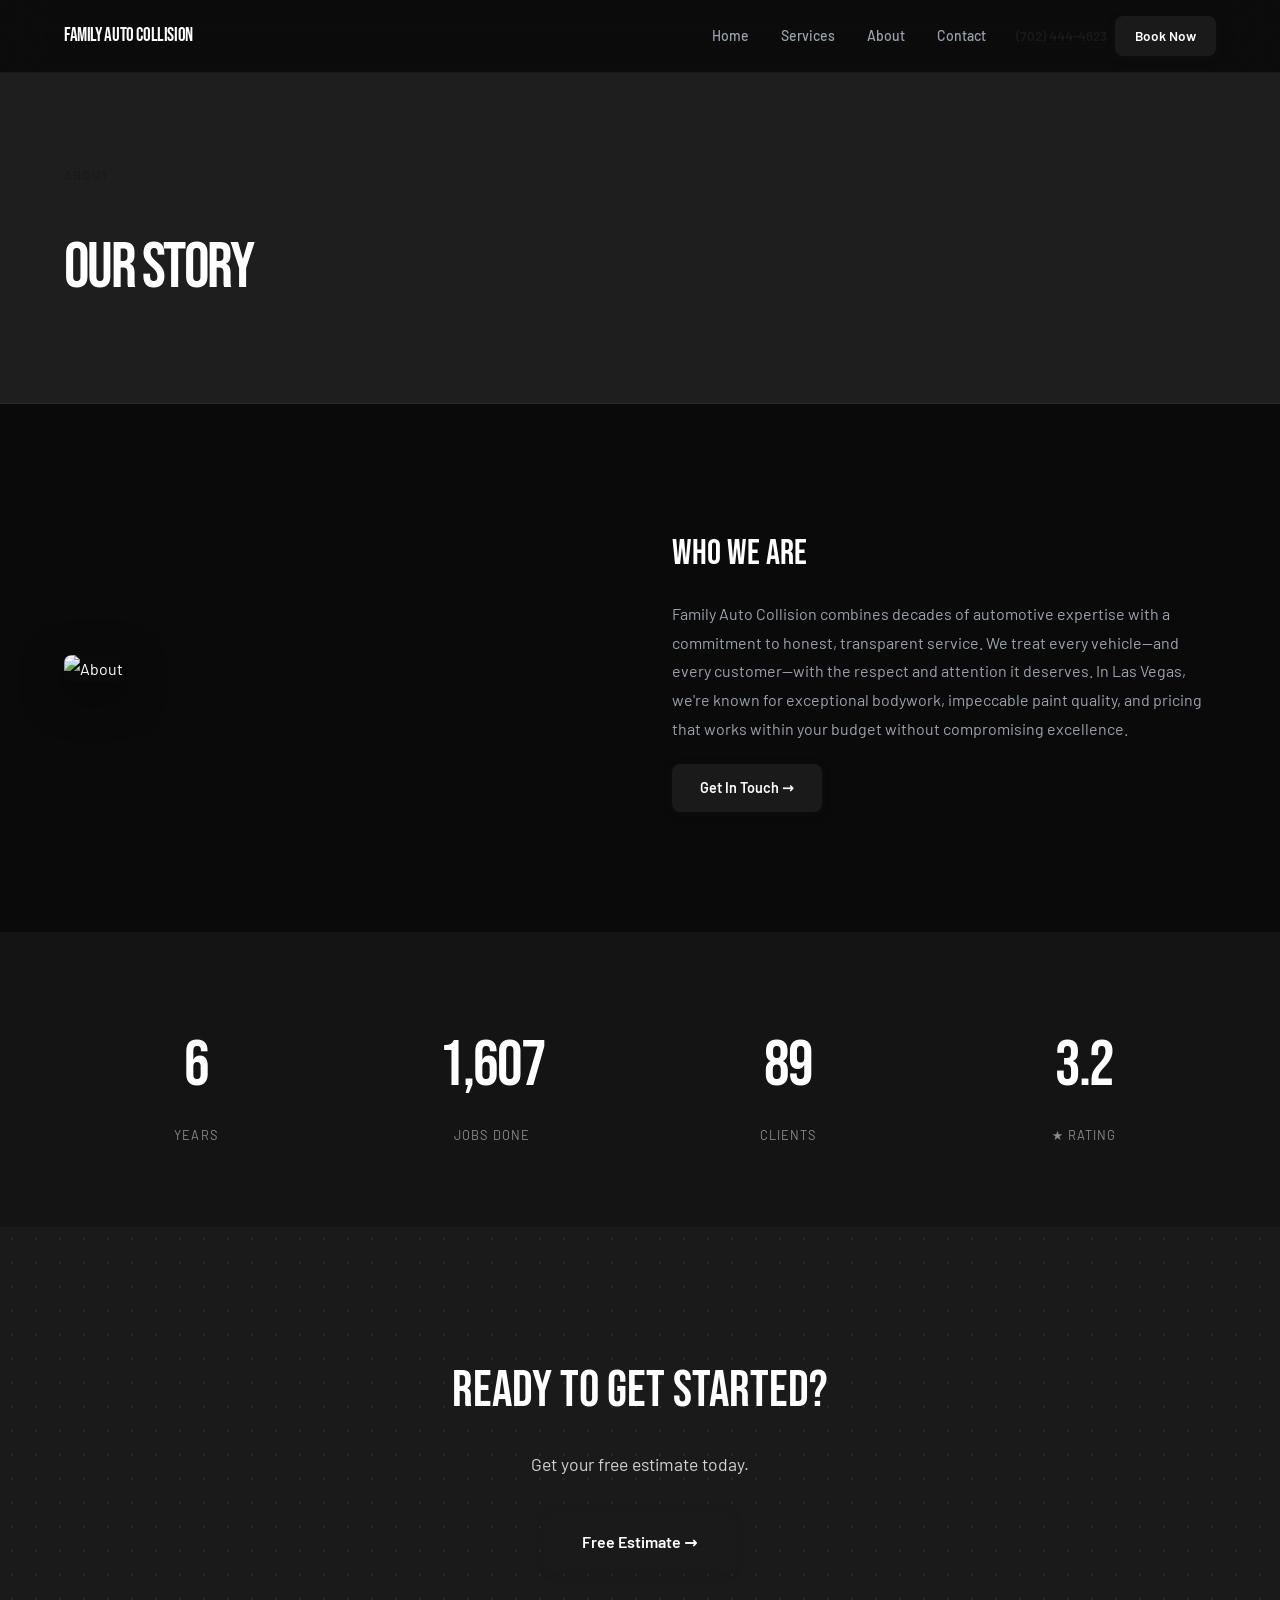
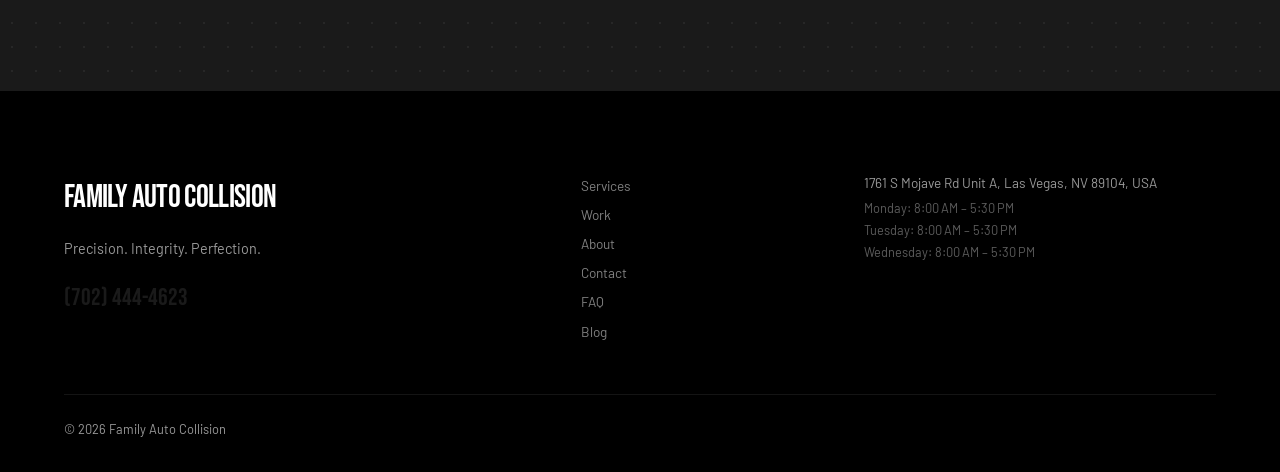
==== commit f23fcced: "Site build update" ====
--- a/about.html
+++ b/about.html
@@ -1,119 +1,52 @@
 <!DOCTYPE html>
-<html lang="en" data-personality="bold">
+<html lang="en" data-variant="D">
 <head>
-  <meta charset="UTF-8">
-  <meta name="viewport" content="width=device-width, initial-scale=1.0">
+  <meta charset="UTF-8"><meta name="viewport" content="width=device-width, initial-scale=1.0">
   <title>About | Family Auto Collision </title>
   <meta name="description" content="They fix vehicles ">
   <meta property="og:title" content="About | Family Auto Collision ">
   <meta property="og:description" content="They fix vehicles ">
-  <meta property="og:image" content="https://images.pexels.com/photos/33814734/pexels-photo-33814734.jpeg?auto=compress&amp;cs=tinysrgb&amp;dpr=2&amp;h=650&amp;w=940">
-  <meta property="og:type" content="website">
-  <meta name="twitter:card" content="summary_large_image">
+  <meta property="og:image" content="https://images.pexels.com/photos/12021856/pexels-photo-12021856.jpeg?auto=compress&amp;cs=tinysrgb&amp;dpr=2&amp;h=650&amp;w=940">
+  <meta property="og:type" content="website"><meta name="twitter:card" content="summary_large_image">
   <link rel="preconnect" href="https://fonts.googleapis.com">
   <link rel="preconnect" href="https://fonts.gstatic.com" crossorigin>
-  <link href="https://fonts.googleapis.com/css2?family=Oswald:wght@300;400;500;600;700;800;900&family=Source%20Sans%203:wght@300;400;500;600&display=swap" rel="stylesheet">
+  <link href="https://fonts.googleapis.com/css2?family=Bebas%20Neue:wght@300;400;500;600;700;800;900&family=Barlow:wght@300;400;500;600&display=swap" rel="stylesheet">
   <link rel="stylesheet" href="css/styles.css">
   <script type="application/ld+json">
-  { "@context":"https://schema.org", "@type":"LocalBusiness",
-    "name":"Family Auto Collision ", "description":"They fix vehicles ",
-    "address":{"@type":"PostalAddress","addressLocality":"Las Vegas, Nevada"} }
-  </script>
+  {"@context":"https://schema.org","@type":"LocalBusiness","name":"Family Auto Collision ","description":"They fix vehicles ","address":{"@type":"PostalAddress","streetAddress":"1761 S Mojave Rd Unit A, Las Vegas, NV 89104","addressLocality":"Las Vegas, NV"},"telephone":"+17024444623"}</script>
 </head>
 <body>
-  <nav class="nav nav--dark" id="nav">
-    <div class="nav__inner">
+<nav class="nav nav--minimal" id="nav"><div class="nav--wide">
       <a href="index.html" class="nav__logo">Family Auto Collision </a>
-      <button class="nav__toggle" id="navToggle" aria-label="Menu">
-        <span></span><span></span><span></span>
-      </button>
+      <button class="nav__toggle" id="navToggle" aria-label="Menu"><span></span><span></span><span></span></button>
       <div class="nav__menu" id="navMenu">
-        <div class="nav__links"><a href="index.html" class="">Home</a>
-            <a href="services.html" class="">Services</a>
-            <a href="portfolio.html" class="">Portfolio</a>
-            <a href="about.html" class="active">About</a>
-            <a href="testimonials.html" class="">Testimonials</a>
-            <a href="blog.html" class="">Blog</a>
-            <a href="faq.html" class="">FAQ</a>
-            <a href="contact.html" class="">Contact</a></div>
-        <a href="contact.html" class="btn btn--sm btn--primary nav__cta">Get a Quote</a>
-      </div>
-    </div>
-  </nav>
+        <div class="nav__links"><a href="index.html">Home</a><a href="services.html">Services</a><a href="about.html">About</a><a href="contact.html">Contact</a></div>
+        <a href="tel:7024444623" class="nav__phone">(702) 444-4623</a>
+        <a href="contact.html" class="btn btn--primary btn--sm">Book Now</a>
+      </div></div></nav>
   <section class="page-hero"><div class="container"><span class="section__badge reveal">About</span>
     <h1 class="page-hero__title reveal">Our Story</h1></div></section>
   <section class="section"><div class="container"><div class="split">
-    <div class="split__media reveal"><img src="https://images.pexels.com/photos/36673082/pexels-photo-36673082.jpeg?auto=compress&amp;cs=tinysrgb&amp;h=650&amp;w=940" alt="About us" loading="lazy"></div>
-    <div class="split__content reveal"><h2 class="split__title">Who We Are</h2>
-      <p class="split__text">Family Auto Collision  is a auto repair / detailing business based in Las Vegas, Nevada. They fix vehicles . We're passionate about delivering exceptional service to every client.</p><a href="contact.html" class="btn btn--primary">Get In Touch →</a></div>
+    <div class="split__media reveal"><img src="https://images.pexels.com/photos/14615269/pexels-photo-14615269.jpeg?auto=compress&amp;cs=tinysrgb&amp;h=650&amp;w=940" alt="About" loading="lazy"></div>
+    <div class="split__content reveal"><h2>Who We Are</h2><p>Family Auto Collision combines decades of automotive expertise with a commitment to honest, transparent service. We treat every vehicle—and every customer—with the respect and attention it deserves. In Las Vegas, we're known for exceptional bodywork, impeccable paint quality, and pricing that works within your budget without compromising excellence.</p>
+      
+      <a href="contact.html" class="btn btn--primary">Get In Touch →</a></div>
   </div></div></section>
-  <section class="section section--alt"><div class="container"><div class="split split--reverse">
-    <div class="split__content reveal"><h2 class="split__title">Why Choose Us</h2>
-      <p class="split__text">We combine expertise with dedication to deliver results that exceed expectations.</p></div>
-    <div class="split__media reveal"><img src="https://images.pexels.com/photos/32845698/pexels-photo-32845698.jpeg?auto=compress&amp;cs=tinysrgb&amp;h=350" alt="Team" loading="lazy"></div>
-  </div></div></section>
-
-  <section class="stats ">
-    <div class="container">
-      <div class="stats__grid">
-        <div class="stats__item reveal">
-          <span class="stats__number" data-count="10">0</span><span class="stats__plus">+</span>
-          <span class="stats__label">Years Experience</span>
-        </div>
-        <div class="stats__item reveal">
-          <span class="stats__number" data-count="2500">0</span><span class="stats__plus">+</span>
-          <span class="stats__label">Projects Done</span>
-        </div>
-        <div class="stats__item reveal">
-          <span class="stats__number" data-count="100">0</span><span class="stats__plus">+</span>
-          <span class="stats__label">Happy Clients</span>
-        </div>
-        <div class="stats__item reveal">
-          <span class="stats__number" data-count="5.0">0</span>
-          <span class="stats__label">★ Average Rating</span>
-        </div>
-      </div>
-    </div>
-  </section>
-  <section class="cta-block">
-    <div class="cta-block__pattern"></div>
-    <div class="container cta-block__inner">
-      <h2 class="cta-block__title reveal">Ready to get started?</h2>
-      <p class="cta-block__text reveal">Let's discuss your project and see how we can help.</p>
-      <div class="cta-block__buttons reveal">
-        <a href="contact.html" class="btn btn--primary btn--lg">Get Started →</a>
-        <a href="services.html" class="btn btn--outline-white btn--lg">View Services</a>
-      </div>
-    </div>
-  </section>
-  <footer class="footer">
-    <div class="container">
-      <div class="footer__top">
-        <div class="footer__brand">
-          <a href="index.html" class="footer__logo">Family Auto Collision </a>
-          <p class="footer__tagline">Family Auto Collision  — Las Vegas, Nevada</p>
-        </div>
-        <div class="footer__col">
-          <h4>Company</h4>
-          <a href="about.html">About</a><a href="services.html">Services</a>
-          <a href="portfolio.html">Portfolio</a><a href="blog.html">Blog</a>
-        </div>
-        <div class="footer__col">
-          <h4>Support</h4>
-          <a href="contact.html">Contact</a><a href="faq.html">FAQ</a>
-          <a href="testimonials.html">Reviews</a>
-        </div>
-        <div class="footer__col">
-          <h4>Contact</h4>
-          <p>Las Vegas, Nevada</p>
-        </div>
-      </div>
-      <div class="footer__bottom">
-        <p>&copy; 2026 Family Auto Collision . All rights reserved.</p>
-        <div class="footer__badges"><span class="badge">✓ Licensed</span><span class="badge">✓ Insured</span></div>
-      </div>
-    </div>
-  </footer>
-  <script src="js/main.js"></script>
+<section class="stats-a"><div class="container"><div class="stats-a__row">
+      <div class="stats-a__item reveal"><span class="stats-a__num" data-count="10">0</span><span class="stats-a__label">Years</span></div>
+      <div class="stats-a__item reveal"><span class="stats-a__num" data-count="2500">0</span><span class="stats-a__label">Jobs Done</span></div>
+      <div class="stats-a__item reveal"><span class="stats-a__num" data-count="139">0</span><span class="stats-a__label">Clients</span></div>
+      <div class="stats-a__item reveal"><span class="stats-a__num" data-count="4.9">0</span><span class="stats-a__label">★ Rating</span></div>
+    </div></div></section><section class="cta-a"><div class="cta-a__inner reveal">
+      <h2>Ready to get started?</h2><p>Get your free estimate today.</p>
+      <a href="contact.html" class="btn btn--primary btn--lg">Free Estimate →</a>
+    </div></section><footer class="footer footer--asym"><div class="container"><div class="footer__grid footer__grid--asym">
+      <div class="footer__big"><a href="index.html" class="footer__logo footer__logo--big">Family Auto Collision </a>
+        <p class="footer__tag">Precision. Integrity. Perfection.</p>
+        <a href="tel:7024444623" class="footer__phone-big">(702) 444-4623</a></div>
+      <div class="footer__links-col"><a href="services.html">Services</a><a href="portfolio.html">Work</a><a href="about.html">About</a><a href="contact.html">Contact</a><a href="faq.html">FAQ</a><a href="blog.html">Blog</a></div>
+      <div><p class="footer__addr">1761 S Mojave Rd Unit A, Las Vegas, NV 89104, USA</p>
+        <p class="footer__hour">Monday: 8:00 AM – 5:30 PM</p><p class="footer__hour">Tuesday: 8:00 AM – 5:30 PM</p><p class="footer__hour">Wednesday: 8:00 AM – 5:30 PM</p></div>
+    </div><div class="footer__bottom"><p>&copy; 2026 Family Auto Collision </p></div></div></footer><script src="js/main.js"></script>
 </body>
 </html>
--- a/css/styles.css
+++ b/css/styles.css
@@ -1,261 +1,372 @@
 *, *::before, *::after { box-sizing: border-box; margin: 0; padding: 0; }
 :root {
-  --primary: #FF3B30; --secondary: #1A1A1A; --accent: #FF9500;
+  --primary: #1a1a1a; --secondary: #18181B; --accent: #FBBF24;
   --bg: #0A0A0A; --surface: #141414; --surface-alt: #1E1E1E;
   --text: #FFFFFF; --text-muted: #9CA3AF; --text-light: #6B7280;
-  --hero-bg-color: #000000; --hero-text: #FFFFFF;
-  --radius: 4px; --radius-lg: 8px;
-  --font-display: 'Oswald', system-ui, sans-serif;
-  --font-body: 'Source Sans 3', system-ui, sans-serif;
-  --display-weight: 900; --body-weight: 400;
-  --headline-size: clamp(3.5rem, 9vw, 7rem);
-  --section-padding: 120px;
-  --transition: 0.3s cubic-bezier(0.4, 0, 0.2, 1);
-  --shadow-sm: 0 1px 3px rgba(0,0,0,0.3);
-  --shadow-md: 0 4px 16px rgba(0,0,0,0.4);
-  --shadow-lg: 0 12px 40px rgba(0,0,0,0.5);
-  --shadow-xl: 0 24px 64px rgba(0,0,0,0.6);
+  --radius: 8px; --radius-lg: 8px;
+  --btn-radius: 8px;
+  --font-display: 'Bebas Neue', system-ui, sans-serif;
+  --font-body: 'Barlow', system-ui, sans-serif;
+  --dw: 400; --bw: 400;
+  --headline: clamp(3.5rem, 9vw, 7rem);
+  --sp: 120px;
+  --rd: 0.9s; --rdist: 40px;
+  --sd: 0.12s; --ease: cubic-bezier(0.22, 1, 0.36, 1);
+  --shadow-sm: 0 1px 3px rgba(0,0,0,.3); --shadow-md: 0 4px 16px rgba(0,0,0,.4);
+  --shadow-lg: 0 12px 40px rgba(0,0,0,.5); --shadow-xl: 0 24px 64px rgba(0,0,0,.6);
 }
 html { scroll-behavior: smooth; }
-body { font-family: var(--font-body); font-weight: var(--body-weight); color: var(--text); background: var(--bg); line-height: 1.7; -webkit-font-smoothing: antialiased; overflow-x: hidden; }
+body { font-family: var(--font-body); font-weight: var(--bw); color: var(--text); background: var(--bg); line-height: 1.7; -webkit-font-smoothing: antialiased; overflow-x: hidden; }
 .container { max-width: 1200px; margin: 0 auto; padding: 0 24px; }
-.container--sm { max-width: 800px; }
-
-/* NAV */
-.nav { position: fixed; top: 0; left: 0; right: 0; z-index: 1000; background: rgba(10,10,10,0.9); backdrop-filter: blur(20px); border-bottom: 1px solid rgba(255,255,255,0.06); transition: var(--transition); }
-.nav.scrolled { box-shadow: 0 1px 12px rgba(0,0,0,0.4); }
-.nav__inner { max-width: 1200px; margin: 0 auto; padding: 0 24px; display: flex; align-items: center; justify-content: space-between; height: 72px; }
-.nav__logo { font-family: var(--font-display); font-weight: var(--display-weight); font-size: 1.25rem; color: #fff; text-decoration: none; letter-spacing: -0.02em; }
+.container--narrow { max-width: 800px; }
+.container--sm { max-width: 700px; }
+
+/* === NAV (shared base) === */
+.nav { position: fixed; top: 0; left: 0; right: 0; z-index: 1000; transition: .3s; }
+.nav--wide { max-width: 1200px; margin: 0 auto; padding: 0 24px; display: flex; align-items: center; justify-content: space-between; height: 72px; }
+.nav__logo { font-family: var(--font-display); font-weight: var(--dw); font-size: 1.2rem; text-decoration: none; letter-spacing: -.02em; }
 .nav__menu { display: flex; align-items: center; gap: 8px; }
 .nav__links { display: flex; gap: 4px; }
-.nav__links a { font-weight: 500; font-size: 0.875rem; color: rgba(255,255,255,0.6); text-decoration: none; padding: 8px 14px; border-radius: var(--radius); transition: var(--transition); }
-.nav__links a:hover { color: #fff; background: rgba(255,255,255,0.06); }
-.nav__links a.active { color: var(--primary); background: rgba(255,255,255,0.08); }
-.nav__cta { margin-left: 16px; }
+.nav__links a { font-weight: 500; font-size: .875rem; text-decoration: none; padding: 8px 14px; border-radius: var(--radius); transition: .2s; }
+.nav__phone { font-size: .85rem; font-weight: 600; color: var(--primary); text-decoration: none; margin-left: 8px; }
 .nav__toggle { display: none; flex-direction: column; gap: 5px; background: none; border: none; cursor: pointer; padding: 8px; z-index: 1001; }
-.nav__toggle span { display: block; width: 22px; height: 2px; background: #fff; transition: var(--transition); border-radius: 2px; }
+.nav__toggle span { display: block; width: 22px; height: 2px; transition: .3s; border-radius: 2px; }
 .nav__toggle.active span:nth-child(1) { transform: rotate(45deg) translate(5px,5px); }
 .nav__toggle.active span:nth-child(2) { opacity: 0; }
 .nav__toggle.active span:nth-child(3) { transform: rotate(-45deg) translate(5px,-5px); }
 
-/* HERO BASE */
-.hero { min-height: 100vh; display: flex; align-items: center; position: relative; overflow: hidden; padding-top: 72px; }
-.hero__bg { position: absolute; inset: 0; background-image: var(--hero-bg); background-size: cover; background-position: center; }
-.hero__overlay { position: absolute; inset: 0; background: linear-gradient(135deg, rgba(0,0,0,0.75), rgba(0,0,0,0.4)); }
-.hero__inner { position: relative; z-index: 2; padding: 80px 0 120px; width: 100%; }
-.hero__content { max-width: 720px; }
-.hero__badge { display: inline-flex; align-items: center; gap: 10px; padding: 8px 18px; border-radius: 100px; font-size: 0.8rem; font-weight: 500; margin-bottom: 28px; }
-.hero__badge-dot { width: 8px; height: 8px; background: #22c55e; border-radius: 50%; box-shadow: 0 0 8px #22c55e; animation: pulse 2s infinite; }
-@keyframes pulse { 0%,100% { opacity:1; } 50% { opacity:0.4; } }
-.hero__title { font-family: var(--font-display); font-size: var(--headline-size); font-weight: var(--display-weight); line-height: 1.05; letter-spacing: -0.04em; margin-bottom: 24px; }
-.hero__subtitle { font-size: clamp(1.1rem, 2vw, 1.3rem); line-height: 1.7; margin-bottom: 40px; max-width: 560px; }
-.hero__actions { display: flex; gap: 16px; flex-wrap: wrap; }
-.hero__divider { width: 48px; height: 2px; background: var(--accent); margin-bottom: 24px; }
-
-/* HERO VARIANTS */
-.hero--bold .hero__title, .hero--bold .hero__subtitle { color: #fff; }
-.hero--bold .hero__badge { background: rgba(255,255,255,0.08); border: 1px solid rgba(255,255,255,0.12); color: rgba(255,255,255,0.9); }
-.hero--bold .hero__geometric { position: absolute; inset: 0; z-index: 1; overflow: hidden; }
-.hero--bold .hero__geometric div { position: absolute; border: 2px solid var(--primary); opacity: 0.15; }
-.hero--bold .hero__geometric div:nth-child(1) { width: 300px; height: 300px; top: 10%; right: -50px; transform: rotate(15deg); }
-.hero--bold .hero__geometric div:nth-child(2) { width: 200px; height: 200px; bottom: 15%; right: 20%; transform: rotate(-30deg); }
-.hero--bold .hero__geometric div:nth-child(3) { width: 150px; height: 150px; top: 40%; right: 10%; border-radius: 50%; }
-
-.hero--elegant { background: var(--hero-bg-color); min-height: 90vh; }
-.hero--elegant .hero__inner--split { display: grid; grid-template-columns: 1fr 1fr; gap: 80px; align-items: center; }
-.hero--elegant .hero__title { color: var(--hero-text); font-weight: 600; letter-spacing: -0.03em; }
-.hero--elegant .hero__subtitle { color: var(--text-muted); }
-.hero--elegant .hero__media img { width: 100%; border-radius: var(--radius-lg); object-fit: cover; aspect-ratio: 3/4; }
-
-.hero--friendly { background: var(--hero-bg-color); }
-.hero--friendly .hero__title { color: var(--hero-text); }
-.hero--friendly .hero__subtitle { color: var(--text-muted); margin-left: auto; margin-right: auto; }
-.hero--friendly .hero__badge { background: var(--surface); border: 1px solid rgba(0,0,0,0.08); color: var(--text); font-size: 1rem; padding: 10px 24px; border-radius: var(--radius-lg); }
-.hero--friendly .hero__shapes { position: absolute; inset: 0; overflow: hidden; z-index: 0; }
-.hero--friendly .hero__shapes div { position: absolute; border-radius: 50%; opacity: 0.08; }
-.hero--friendly .hero__shapes div:nth-child(1) { width: 400px; height: 400px; background: var(--primary); top: -100px; right: -100px; }
-.hero--friendly .hero__shapes div:nth-child(2) { width: 300px; height: 300px; background: var(--secondary); bottom: -50px; left: -80px; }
-.hero--friendly .hero__shapes div:nth-child(3) { width: 200px; height: 200px; background: var(--accent); top: 50%; left: 60%; }
-
-.hero--modern { background: var(--hero-bg-color); }
-.hero--modern .hero__mesh { position: absolute; inset: 0; background: radial-gradient(at 30% 20%, color-mix(in srgb, var(--primary) 8%, transparent) 0%, transparent 60%), radial-gradient(at 70% 80%, color-mix(in srgb, var(--accent) 6%, transparent) 0%, transparent 50%); }
-.hero--modern .hero__title { color: var(--hero-text); }
-.hero--modern .hero__subtitle { color: var(--text-muted); margin-left: auto; margin-right: auto; }
-.hero--modern .hero__badge { background: var(--surface); border: 1px solid rgba(0,0,0,0.08); color: var(--text-muted); }
-
-.hero--trustworthy .hero__title { color: #fff; }
-.hero--trustworthy .hero__subtitle { color: rgba(255,255,255,0.8); }
-.hero--trustworthy .hero__badges-strip { display: flex; gap: 12px; flex-wrap: wrap; margin-bottom: 28px; }
-.trust-badge { background: rgba(255,255,255,0.1); border: 1px solid rgba(255,255,255,0.2); color: rgba(255,255,255,0.9); padding: 6px 16px; border-radius: 4px; font-size: 0.8rem; font-weight: 600; }
-
-.hero--energetic .hero__gradient-overlay { position: absolute; inset: 0; background: linear-gradient(135deg, rgba(220,38,38,0.6), rgba(124,58,237,0.4), rgba(0,0,0,0.8)); }
-.hero--energetic .hero__diagonal { position: absolute; bottom: -2px; left: 0; right: 0; height: 120px; background: var(--bg); clip-path: polygon(0 100%, 100% 0, 100% 100%); z-index: 3; }
-.hero--energetic .hero__title { color: #fff; text-transform: uppercase; letter-spacing: -0.02em; }
-.hero--energetic .hero__subtitle { color: rgba(255,255,255,0.7); }
-.hero--energetic .hero__badge { background: rgba(255,255,255,0.08); border: 1px solid rgba(255,255,255,0.15); color: rgba(255,255,255,0.9); letter-spacing: 0.15em; text-transform: uppercase; font-size: 0.75rem; }
-.btn--glow { box-shadow: 0 0 30px color-mix(in srgb, var(--primary) 40%, transparent); }
-.btn--glow:hover { box-shadow: 0 0 50px color-mix(in srgb, var(--primary) 60%, transparent); }
-
-/* BUTTONS */
-.btn { display: inline-flex; align-items: center; justify-content: center; padding: 12px 28px; border-radius: var(--radius); font-family: var(--font-body); font-weight: 600; font-size: 0.9rem; text-decoration: none; transition: all 0.25s; cursor: pointer; border: none; min-height: 44px; white-space: nowrap; }
-.btn--sm { padding: 8px 20px; font-size: 0.85rem; min-height: 36px; }
+/* Nav variants */
+.nav--transparent { background: rgba(0,0,0,.6); backdrop-filter: blur(20px); border-bottom: 1px solid rgba(255,255,255,.06); }
+.nav--transparent .nav__logo, .nav--transparent .nav__links a { color: rgba(255,255,255,.8); }
+.nav--transparent .nav__links a:hover { color: #fff; background: rgba(255,255,255,.08); }
+.nav--transparent .nav__toggle span { background: #fff; }
+
+.nav--centered { background: rgba(10,10,10,.9); backdrop-filter: blur(20px); border-bottom: 1px solid rgba(255,255,255,.06); }
+.nav--centered .nav--wide { justify-content: center; gap: 32px; }
+.nav--centered .nav__logo--center { order: 0; }
+.nav--centered .nav__links-left, .nav--centered .nav__links-right { display: flex; gap: 4px; }
+.nav--centered .nav__links-left a, .nav--centered .nav__links-right a { font-weight: 500; font-size: .85rem; color: var(--text-muted); text-decoration: none; padding: 8px 14px; border-radius: var(--radius); transition: .2s; }
+.nav--centered .nav__links-left a:hover, .nav--centered .nav__links-right a:hover { color: var(--text); }
+.nav--centered .nav__logo { color: var(--text); }
+.nav--centered .nav__toggle span { background: var(--text); }
+.nav--centered .nav__menu--mobile { display: none; }
+
+.nav--pill { background: rgba(10,10,10,.9); backdrop-filter: blur(20px); }
+.nav--pill .nav__logo { color: var(--text); }
+.nav--pill .nav__links--pill { background: var(--surface-alt); border-radius: 100px; padding: 4px; }
+.nav--pill .nav__links--pill a { color: var(--text-muted); border-radius: 100px; padding: 6px 16px; font-size: .8rem; }
+.nav--pill .nav__links--pill a:hover { color: var(--text); background: var(--surface); }
+.nav--pill .nav__toggle span { background: var(--text); }
+
+.nav--minimal { background: rgba(10,10,10,.9); backdrop-filter: blur(20px); border-bottom: 1px solid rgba(255,255,255,.06); }
+.nav--minimal .nav__logo { color: var(--text); }
+.nav--minimal .nav__links a { color: var(--text-muted); }
+.nav--minimal .nav__links a:hover { color: var(--text); }
+.nav--minimal .nav__toggle span { background: var(--text); }
+
+.nav.scrolled { box-shadow: 0 1px 12px rgba(0,0,0,.4); }
+
+/* === BUTTONS === */
+.btn { display: inline-flex; align-items: center; justify-content: center; padding: 12px 28px; border-radius: var(--btn-radius); font-family: var(--font-body); font-weight: 600; font-size: .9rem; text-decoration: none; transition: all .25s; cursor: pointer; border: none; min-height: 44px; }
+.btn--sm { padding: 8px 20px; font-size: .85rem; min-height: 36px; }
 .btn--lg { padding: 16px 36px; font-size: 1rem; min-height: 52px; }
 .btn--full { width: 100%; }
 .btn--primary { background: var(--primary); color: #fff; box-shadow: 0 2px 8px color-mix(in srgb, var(--primary) 25%, transparent); }
-.btn--primary:hover { filter: brightness(1.1); transform: translateY(-2px); box-shadow: 0 8px 24px color-mix(in srgb, var(--primary) 35%, transparent); }
-.btn--ghost { background: transparent; color: #fff; border: 1.5px solid rgba(255,255,255,0.3); }
-.btn--ghost:hover { background: rgba(255,255,255,0.1); border-color: rgba(255,255,255,0.5); }
+.btn--primary:hover { filter: brightness(1.1); transform: translateY(-2px); }
+.btn--ghost { background: transparent; color: #fff; border: 1.5px solid rgba(255,255,255,.3); }
+.btn--ghost:hover { background: rgba(255,255,255,.1); }
 .btn--outline { background: transparent; color: var(--primary); border: 1.5px solid var(--primary); }
 .btn--outline:hover { background: var(--primary); color: #fff; }
-.btn--outline-white { background: transparent; color: #fff; border: 1.5px solid rgba(255,255,255,0.4); }
-.btn--outline-white:hover { background: rgba(255,255,255,0.15); border-color: #fff; }
-
-/* SECTIONS */
-.section { padding: var(--section-padding) 0; }
+.btn--outline-white { background: transparent; color: #fff; border: 1.5px solid rgba(255,255,255,.4); }
+.btn--outline-white:hover { background: rgba(255,255,255,.15); }
+
+/* === SECTIONS === */
+.section { padding: var(--sp) 0; }
 .section--alt { background: var(--surface-alt); }
-.section__header { text-align: center; max-width: 640px; margin: 0 auto 72px; }
-.section__badge { display: inline-block; font-size: 0.8rem; font-weight: 600; text-transform: uppercase; letter-spacing: 0.1em; color: var(--primary); margin-bottom: 16px; }
-.section__title { font-family: var(--font-display); font-size: clamp(2.2rem, 4vw, 3.5rem); font-weight: var(--display-weight); letter-spacing: -0.03em; line-height: 1.1; margin-bottom: 20px; }
-.section__cta { text-align: center; margin-top: 56px; }
-.page-hero { padding: 160px 0 80px; background: var(--surface-alt); border-bottom: 1px solid rgba(255,255,255,0.06); }
-.page-hero__title { font-family: var(--font-display); font-size: clamp(2.8rem, 5vw, 4.5rem); font-weight: var(--display-weight); letter-spacing: -0.04em; line-height: 1.05; margin-top: 12px; }
-.page-hero__subtitle { color: var(--text-muted); font-size: 1.2rem; margin-top: 16px; max-width: 600px; line-height: 1.7; }
-
-/* GRID */
+.section--dark { background: #0a0a0a; color: #fff; }
+.section--cream { background: var(--surface); }
+.section--colored { background: color-mix(in srgb, var(--primary) 5%, var(--bg)); }
+.section__badge { display: inline-block; font-size: .78rem; font-weight: 600; text-transform: uppercase; letter-spacing: .1em; color: var(--primary); margin-bottom: 16px; }
+.section__title { font-family: var(--font-display); font-size: clamp(2rem,4vw,3.2rem); font-weight: var(--dw); letter-spacing: -.03em; line-height: 1.1; margin-bottom: 20px; text-align: center; }
+.section__title--left { text-align: left; }
+.page-hero { padding: 160px 0 80px; background: var(--surface-alt); border-bottom: 1px solid rgba(255,255,255,.06); }
+.page-hero__title { font-family: var(--font-display); font-size: clamp(2.5rem,5vw,4rem); font-weight: var(--dw); letter-spacing: -.04em; margin-top: 12px; }
+.page-hero__subtitle { color: var(--text-muted); font-size: 1.1rem; margin-top: 12px; max-width: 600px; }
+
+/* === HERO A (Bold) === */
+.hero-a { min-height: 100vh; display: flex; align-items: center; position: relative; overflow: hidden; padding: 72px 24px 0; }
+.hero-a__bg { position: absolute; inset: 0; background-image: var(--bg); background-size: cover; background-position: center; }
+.hero-a__overlay { position: absolute; inset: 0; background: linear-gradient(135deg, rgba(0,0,0,.8), rgba(0,0,0,.4)); }
+.hero-a__diagonal { position: absolute; bottom: -2px; left: 0; right: 0; height: 120px; background: var(--bg); clip-path: polygon(0 100%, 100% 0, 100% 100%); z-index: 2; }
+.hero-a__content { position: relative; z-index: 3; max-width: 700px; }
+.hero-a__badge { display: inline-block; background: rgba(255,255,255,.08); border: 1px solid rgba(255,255,255,.12); color: rgba(255,255,255,.9); padding: 8px 18px; border-radius: 100px; font-size: .8rem; font-weight: 500; margin-bottom: 24px; }
+.hero-a__title { font-family: var(--font-display); font-size: var(--headline); font-weight: var(--dw); color: #fff; line-height: 1.05; letter-spacing: -.04em; margin-bottom: 20px; }
+.hero-a__sub { font-size: clamp(1rem,2vw,1.25rem); color: rgba(255,255,255,.7); margin-bottom: 36px; max-width: 540px; }
+.hero-a__btns { display: flex; gap: 16px; flex-wrap: wrap; }
+
+/* === HERO B (Elegant) === */
+.hero-b { padding: 140px 0 100px; background: var(--surface-alt); }
+.hero-b__grid { display: grid; grid-template-columns: 1fr 1fr; gap: 80px; align-items: center; }
+.hero-b__line { width: 48px; height: 2px; background: var(--accent); margin-bottom: 24px; }
+.hero-b__title { font-family: var(--font-display); font-size: clamp(2.5rem,5vw,4rem); font-weight: var(--dw); letter-spacing: -.03em; line-height: 1.1; margin-bottom: 20px; }
+.hero-b__sub { color: var(--text-muted); font-size: 1.1rem; margin-bottom: 36px; line-height: 1.7; }
+.hero-b__img img { width: 100%; border-radius: var(--radius-lg); object-fit: cover; aspect-ratio: 3/4; box-shadow: var(--shadow-lg); }
+
+/* === HERO C (Friendly) === */
+.hero-c { padding: 160px 0 120px; position: relative; overflow: hidden; text-align: center; background: var(--surface-alt); }
+.hero-c__wave { font-size: 3rem; display: block; margin-bottom: 16px; }
+.hero-c__title { font-family: var(--font-display); font-size: clamp(2.5rem,6vw,4.5rem); font-weight: var(--dw); letter-spacing: -.03em; line-height: 1.1; margin-bottom: 20px; }
+.hero-c__sub { color: var(--text-muted); font-size: 1.1rem; max-width: 560px; margin: 0 auto 36px; }
+.hero-c__btns { display: flex; gap: 16px; justify-content: center; flex-wrap: wrap; }
+.hero-c__shapes { position: absolute; inset: 0; z-index: 0; pointer-events: none; }
+.hero-c__shapes div { position: absolute; border-radius: 50%; opacity: .06; }
+.hero-c__shapes div:nth-child(1) { width: 400px; height: 400px; background: var(--primary); top: -100px; right: -100px; }
+.hero-c__shapes div:nth-child(2) { width: 300px; height: 300px; background: var(--secondary); bottom: -50px; left: -80px; }
+.hero-c__shapes div:nth-child(3) { width: 200px; height: 200px; background: var(--accent); top: 50%; left: 60%; }
+.hero-c__content { position: relative; z-index: 1; }
+
+/* === HERO D (Asymmetric) === */
+.hero-d { padding: 140px 0 100px; background: var(--surface-alt); }
+.hero-d__layout { display: grid; grid-template-columns: 1fr 1.2fr; gap: 48px; align-items: center; }
+.hero-d__title { font-family: var(--font-display); font-size: clamp(2.5rem,5vw,4rem); font-weight: var(--dw); letter-spacing: -.03em; line-height: 1.1; margin-bottom: 20px; }
+.hero-d__sub { color: var(--text-muted); font-size: 1.05rem; margin-bottom: 32px; }
+.hero-d__images { position: relative; }
+.hero-d__img1 { width: 85%; border-radius: var(--radius-lg); object-fit: cover; aspect-ratio: 4/3; box-shadow: var(--shadow-lg); }
+.hero-d__img2 { position: absolute; bottom: -30px; right: -20px; width: 45%; border-radius: var(--radius); object-fit: cover; aspect-ratio: 1; box-shadow: var(--shadow-xl); border: 4px solid var(--bg); }
+
+/* === STATS A === */
+.stats-a { background: var(--surface); padding: 80px 0; }
+.stats-a__row { display: grid; grid-template-columns: repeat(4,1fr); gap: 32px; text-align: center; }
+.stats-a__num { font-family: var(--font-display); font-size: clamp(2.5rem,5vw,4rem); font-weight: var(--dw); color: #fff; letter-spacing: -.03em; }
+.stats-a__label { font-size: .8rem; color: rgba(255,255,255,.5); text-transform: uppercase; letter-spacing: .08em; margin-top: 4px; display: block; }
+
+/* === STATS B === */
+.stats-b { display: flex; align-items: center; justify-content: center; gap: 48px; text-align: center; }
+.stats-b__item { }
+.stats-b__num { font-family: var(--font-display); font-size: clamp(2rem,4vw,3rem); font-weight: var(--dw); display: block; letter-spacing: -.03em; }
+.stats-b__item span { font-size: .8rem; color: var(--text-muted); display: block; margin-top: 4px; }
+.stats-b__divider { width: 1px; height: 60px; background: rgba(255,255,255,.1); }
+
+/* === HORIZONTAL SCROLL === */
+.hscroll { display: flex; gap: 24px; overflow-x: auto; padding: 20px 24px 40px; scroll-snap-type: x mandatory; -webkit-overflow-scrolling: touch; }
+.hscroll::-webkit-scrollbar { display: none; }
+.hscroll__card { flex: 0 0 320px; scroll-snap-align: start; background: var(--surface); border: 1px solid rgba(255,255,255,.06); border-radius: var(--radius-lg); padding: 28px; }
+.hscroll__card img { width: 100%; height: 180px; object-fit: cover; border-radius: var(--radius); margin-bottom: 16px; }
+.hscroll__card h3 { font-family: var(--font-display); font-weight: var(--dw); margin-bottom: 8px; }
+.hscroll__card p { color: var(--text-muted); font-size: .9rem; margin-bottom: 16px; }
+
+/* === EDITORIAL (Variant B) === */
+.editorial__row { display: grid; grid-template-columns: 1fr 1fr; gap: 64px; align-items: center; }
+.editorial__row:nth-child(odd) { direction: rtl; }
+.editorial__row:nth-child(odd) > * { direction: ltr; }
+.editorial__img img { width: 100%; border-radius: var(--radius-lg); object-fit: cover; aspect-ratio: 4/3; box-shadow: var(--shadow-md); }
+.editorial__text h2 { font-family: var(--font-display); font-size: 1.8rem; font-weight: var(--dw); margin-bottom: 16px; }
+.editorial__text p { color: var(--text-muted); margin-bottom: 24px; }
+.divider { height: 1px; background: rgba(255,255,255,.06); margin: 64px 0; }
+
+/* === ICON CARDS (Variant C) === */
+.icon-grid { display: grid; grid-template-columns: repeat(auto-fit, minmax(280px,1fr)); gap: 24px; }
+.icon-card { background: var(--surface); border: 1px solid rgba(255,255,255,.06); border-radius: var(--radius-lg); padding: 32px; text-align: center; transition: transform .3s, box-shadow .3s; }
+.icon-card:hover { transform: translateY(-6px); box-shadow: var(--shadow-lg); }
+.icon-card__icon { font-size: 2.5rem; margin-bottom: 16px; }
+.icon-card__img { width: 100%; height: 160px; object-fit: cover; border-radius: var(--radius); margin-bottom: 16px; }
+.icon-card h3 { font-family: var(--font-display); font-weight: var(--dw); margin-bottom: 8px; }
+.icon-card p { color: var(--text-muted); font-size: .9rem; margin-bottom: 16px; }
+
+/* === PROCESS (Variant C) === */
+.process { display: flex; align-items: flex-start; justify-content: center; gap: 0; flex-wrap: wrap; }
+.process__step { text-align: center; flex: 1; min-width: 160px; padding: 0 16px; }
+.process__num { font-family: var(--font-display); font-size: 2rem; font-weight: var(--dw); color: var(--primary); margin-bottom: 12px; }
+.process__step h3 { font-family: var(--font-display); font-weight: 700; margin-bottom: 8px; }
+.process__step p { color: var(--text-muted); font-size: .85rem; }
+.process__line { width: 48px; height: 2px; background: var(--primary); opacity: .3; margin-top: 24px; flex-shrink: 0; }
+
+/* === ZIGZAG (Variant D) === */
+.zigzag__row { display: grid; grid-template-columns: 1.2fr 1fr; gap: 64px; align-items: center; margin-bottom: 80px; }
+.zigzag__row--reverse { grid-template-columns: 1fr 1.2fr; direction: rtl; }
+.zigzag__row--reverse > * { direction: ltr; }
+.zigzag__img img { width: 100%; border-radius: var(--radius-lg); object-fit: cover; aspect-ratio: 4/3; box-shadow: var(--shadow-lg); }
+.zigzag__num { font-family: var(--font-display); font-size: 3rem; font-weight: var(--dw); color: var(--primary); opacity: .2; }
+.zigzag__text h2 { font-family: var(--font-display); font-size: 1.8rem; font-weight: var(--dw); margin-bottom: 12px; }
+.zigzag__text p { color: var(--text-muted); margin-bottom: 24px; }
+
+/* === MASONRY === */
+.masonry { columns: 2; column-gap: 24px; }
+.masonry__card { break-inside: avoid; background: var(--surface); border: 1px solid rgba(255,255,255,.06); border-radius: var(--radius-lg); padding: 28px; margin-bottom: 24px; }
+.masonry__stars { color: var(--accent); margin-bottom: 12px; }
+.masonry__card p { font-style: italic; margin-bottom: 12px; color: var(--text-muted); }
+
+/* === CAROUSEL (Variant B) === */
+.carousel { display: flex; flex-direction: column; gap: 40px; }
+.carousel__quote { font-family: var(--font-display); font-size: 1.3rem; font-weight: 500; font-style: italic; line-height: 1.6; color: var(--text); }
+.carousel__cite { color: var(--text-muted); font-size: .9rem; font-style: normal; }
+
+/* === BUBBLES (Variant C) === */
+.bubble-grid { display: grid; grid-template-columns: repeat(auto-fit, minmax(300px,1fr)); gap: 24px; }
+.bubble { background: var(--surface); border: 1px solid rgba(255,255,255,.06); border-radius: var(--radius-lg); padding: 28px; position: relative; }
+.bubble::after { content: ''; position: absolute; bottom: -8px; left: 32px; width: 16px; height: 16px; background: var(--surface); border-right: 1px solid rgba(255,255,255,.06); border-bottom: 1px solid rgba(255,255,255,.06); transform: rotate(45deg); }
+.bubble__text { font-style: italic; margin-bottom: 16px; color: var(--text); }
+.bubble__author { display: flex; align-items: center; gap: 12px; }
+.bubble__avatar { width: 40px; height: 40px; border-radius: 50%; background: var(--primary); color: #fff; display: flex; align-items: center; justify-content: center; font-weight: 700; }
+
+/* === CTA variants === */
+.cta-a { background: var(--primary); padding: var(--sp) 0; text-align: center; position: relative; overflow: hidden; }
+.cta-a::before { content: ''; position: absolute; inset: 0; background-image: radial-gradient(rgba(255,255,255,.06) 1px, transparent 1px); background-size: 24px 24px; }
+.cta-a__inner { position: relative; }
+.cta-a__inner h2 { font-family: var(--font-display); font-size: clamp(2rem,4vw,3.5rem); font-weight: var(--dw); color: #fff; margin-bottom: 16px; }
+.cta-a__inner p { color: rgba(255,255,255,.8); font-size: 1.1rem; margin-bottom: 32px; }
+
+.cta-b { padding: var(--sp) 0; text-align: center; }
+.cta-b__title { font-family: var(--font-display); font-size: clamp(2rem,4vw,3rem); font-weight: var(--dw); margin-bottom: 16px; }
+.cta-b__text { color: var(--text-muted); margin-bottom: 32px; }
+
+.cta-c { background: linear-gradient(135deg, var(--primary), var(--accent)); padding: var(--sp) 0; text-align: center; }
+.cta-c h2 { font-family: var(--font-display); font-size: clamp(2rem,4vw,3.5rem); font-weight: var(--dw); color: #fff; margin-bottom: 16px; }
+.cta-c p { color: rgba(255,255,255,.8); margin-bottom: 32px; }
+.cta-c__btns { display: flex; gap: 16px; justify-content: center; flex-wrap: wrap; }
+
+/* === SHARED COMPONENTS === */
 .grid { display: grid; gap: 32px; }
-.grid--2 { grid-template-columns: repeat(auto-fit, minmax(340px, 1fr)); }
-.grid--3 { grid-template-columns: repeat(auto-fit, minmax(300px, 1fr)); }
-
-/* CARDS */
-.card { background: var(--surface); border-radius: var(--radius-lg); overflow: hidden; border: 1px solid rgba(255,255,255,0.06); transition: transform 0.4s cubic-bezier(0.4,0,0.2,1), box-shadow 0.4s; }
-.card:hover { transform: translateY(-8px); box-shadow: var(--shadow-xl); }
-.card__accent { height: 4px; background: linear-gradient(90deg, var(--primary), var(--accent)); }
-.card__img, .card__img-wrap img { width: 100%; height: 240px; object-fit: cover; display: block; }
-.card__body { padding: 28px; }
-.card__category { display: inline-block; font-size: 0.75rem; font-weight: 600; text-transform: uppercase; letter-spacing: 0.08em; color: var(--primary); margin-bottom: 12px; }
-.card__title { font-family: var(--font-display); font-size: 1.25rem; font-weight: 700; margin-bottom: 10px; line-height: 1.3; }
-.card__text { color: var(--text-muted); font-size: 0.95rem; margin-bottom: 20px; line-height: 1.7; }
-.card__meta { font-size: 0.8rem; color: var(--text-light); }
-
-/* STATS */
-.stats { background: var(--surface); padding: 80px 0; }
-.stats--dark { background: #0a0a0a; color: #fff; }
-.stats--dark .stats__number { color: #fff; }
-.stats--dark .stats__label { color: rgba(255,255,255,0.5); }
-.stats__grid { display: grid; grid-template-columns: repeat(4, 1fr); gap: 32px; }
-.stats__item { text-align: center; }
-.stats__number { font-family: var(--font-display); font-size: clamp(2.5rem, 5vw, 4rem); font-weight: var(--display-weight); letter-spacing: -0.03em; display: inline; }
-.stats__plus { font-family: var(--font-display); font-size: clamp(2rem, 4vw, 3rem); font-weight: var(--display-weight); color: var(--primary); }
-.stats__label { font-size: 0.85rem; color: var(--text-muted); text-transform: uppercase; letter-spacing: 0.08em; margin-top: 8px; display: block; }
-
-/* TESTIMONIALS */
-.testimonials__list { display: grid; gap: 24px; max-width: 800px; margin: 0 auto; }
-.testimonial { padding: 36px; background: var(--surface); border-radius: var(--radius-lg); border: 1px solid rgba(255,255,255,0.06); position: relative; transition: transform 0.3s, box-shadow 0.3s; }
-.testimonial:hover { transform: translateY(-4px); box-shadow: var(--shadow-lg); }
-.testimonial--full { background: var(--surface-alt); }
-.testimonial__quote { font-family: Georgia, serif; font-size: 4rem; color: var(--primary); opacity: 0.2; line-height: 1; position: absolute; top: 16px; right: 28px; }
-.testimonial__stars { color: var(--accent); font-size: 1rem; margin-bottom: 16px; letter-spacing: 2px; }
-.testimonial__text { font-size: 1rem; line-height: 1.7; margin-bottom: 24px; font-style: italic; }
-.testimonial__author { display: flex; align-items: center; gap: 14px; }
-.testimonial__avatar { width: 44px; height: 44px; border-radius: 50%; background: var(--primary); color: #fff; display: flex; align-items: center; justify-content: center; font-weight: 700; font-size: 1.1rem; }
-.testimonial__name { font-weight: 600; font-size: 0.95rem; }
-.testimonial__role { font-size: 0.8rem; color: var(--text-muted); }
-
-/* SERVICE DETAIL */
-.service-detail__list { display: flex; flex-direction: column; gap: 100px; }
-.service-detail { display: grid; grid-template-columns: 1fr 1fr; gap: 64px; align-items: center; }
-.service-detail:nth-child(even) { direction: rtl; }
-.service-detail:nth-child(even) > * { direction: ltr; }
-.service-detail__img img { width: 100%; border-radius: var(--radius-lg); object-fit: cover; aspect-ratio: 4/3; box-shadow: var(--shadow-lg); }
-.service-detail__content h2 { font-family: var(--font-display); font-size: 2rem; font-weight: var(--display-weight); margin-bottom: 16px; }
-.service-detail__content p { color: var(--text-muted); line-height: 1.8; margin-bottom: 28px; }
-
-/* SPLIT */
-.split { display: grid; grid-template-columns: 1fr 1fr; gap: 80px; align-items: center; }
-.split--reverse { direction: rtl; }
-.split--reverse > * { direction: ltr; }
+.grid--2 { grid-template-columns: repeat(auto-fit, minmax(320px,1fr)); }
+.grid--3 { grid-template-columns: repeat(auto-fit, minmax(280px,1fr)); }
+
+.card { background: var(--surface); border: 1px solid rgba(255,255,255,.06); border-radius: var(--radius-lg); overflow: hidden; transition: transform .4s, box-shadow .4s; }
+.card:hover { transform: translateY(-6px); box-shadow: var(--shadow-xl); }
+.card__img-wrap img { width: 100%; height: 220px; object-fit: cover; }
+.card__body { padding: 24px; }
+.card__category { display: inline-block; font-size: .72rem; font-weight: 600; text-transform: uppercase; letter-spacing: .08em; color: var(--primary); margin-bottom: 10px; }
+.card__title { font-family: var(--font-display); font-size: 1.15rem; font-weight: 700; margin-bottom: 8px; }
+.card__text { color: var(--text-muted); font-size: .9rem; margin-bottom: 16px; }
+.card__meta { font-size: .8rem; color: var(--text-light); }
+
+.split { display: grid; grid-template-columns: 1fr 1fr; gap: 64px; align-items: center; }
 .split__media img { width: 100%; border-radius: var(--radius-lg); object-fit: cover; aspect-ratio: 4/3; box-shadow: var(--shadow-lg); }
-.split__title { font-family: var(--font-display); font-size: clamp(1.8rem, 3vw, 2.5rem); font-weight: var(--display-weight); margin-bottom: 20px; }
-.split__text { color: var(--text-muted); line-height: 1.8; margin-bottom: 32px; font-size: 1.05rem; }
-
-/* CTA BLOCK */
-.cta-block { background: var(--primary); padding: var(--section-padding) 0; position: relative; overflow: hidden; }
-.cta-block__pattern { position: absolute; inset: 0; background-image: radial-gradient(rgba(255,255,255,0.06) 1px, transparent 1px); background-size: 24px 24px; }
-.cta-block__inner { position: relative; text-align: center; }
-.cta-block__title { font-family: var(--font-display); font-size: clamp(2.5rem, 5vw, 4rem); font-weight: var(--display-weight); color: #fff; margin-bottom: 20px; }
-.cta-block__text { color: rgba(255,255,255,0.8); font-size: 1.15rem; max-width: 560px; margin: 0 auto 40px; line-height: 1.7; }
-.cta-block__buttons { display: flex; gap: 16px; justify-content: center; flex-wrap: wrap; }
-
-/* FAQ */
-.faq__list { display: flex; flex-direction: column; gap: 8px; }
-.faq { border: 1px solid rgba(255,255,255,0.08); border-radius: var(--radius-lg); overflow: hidden; }
-.faq__question { width: 100%; padding: 22px 28px; display: flex; justify-content: space-between; align-items: center; background: var(--surface); border: none; cursor: pointer; text-align: left; font-family: var(--font-body); font-size: 1rem; font-weight: 600; color: var(--text); transition: background 0.2s; }
-.faq__question:hover { background: var(--surface-alt); }
-.faq__icon { transition: transform 0.3s; flex-shrink: 0; margin-left: 16px; }
-.faq.open .faq__icon { transform: rotate(180deg); }
-.faq__answer { max-height: 0; overflow: hidden; transition: max-height 0.4s ease, padding 0.4s ease; background: var(--surface); }
-.faq.open .faq__answer { max-height: 300px; padding: 0 28px 22px; }
-.faq__answer p { color: var(--text-muted); line-height: 1.7; }
-
-/* CONTACT */
-.contact-grid { display: grid; grid-template-columns: 1.3fr 0.7fr; gap: 64px; align-items: start; }
+.split__content h2 { font-family: var(--font-display); font-size: clamp(1.6rem,3vw,2.2rem); font-weight: var(--dw); margin-bottom: 16px; }
+.split__content p { color: var(--text-muted); margin-bottom: 20px; line-height: 1.8; }
+.split__content a:not(.btn) { color: var(--primary); text-decoration: none; }
+
+.testimonials__list { display: grid; gap: 20px; max-width: 800px; margin: 0 auto; }
+.testimonial { padding: 32px; background: var(--surface); border: 1px solid rgba(255,255,255,.06); border-radius: var(--radius-lg); }
+.testimonial__stars { color: var(--accent); margin-bottom: 12px; }
+.testimonial__text { font-style: italic; margin-bottom: 20px; }
+.testimonial__author { display: flex; align-items: center; gap: 12px; }
+.testimonial__avatar { width: 40px; height: 40px; border-radius: 50%; background: var(--primary); color: #fff; display: flex; align-items: center; justify-content: center; font-weight: 700; }
+
+.contact-grid { display: grid; grid-template-columns: 1.3fr .7fr; gap: 64px; align-items: start; }
 .contact-form { display: flex; flex-direction: column; gap: 20px; }
 .form-row { display: grid; grid-template-columns: 1fr 1fr; gap: 20px; }
-.form-group { display: flex; flex-direction: column; gap: 8px; }
-.form-group label { font-weight: 600; font-size: 0.85rem; }
-.form-group input, .form-group textarea { padding: 14px 18px; border: 1.5px solid rgba(255,255,255,0.12); border-radius: var(--radius); font-family: var(--font-body); font-size: 0.95rem; transition: var(--transition); background: var(--surface); color: var(--text); }
-.form-group input:focus, .form-group textarea:focus { outline: none; border-color: var(--primary); box-shadow: 0 0 0 4px color-mix(in srgb, var(--primary) 12%, transparent); }
-.contact-info { display: flex; flex-direction: column; gap: 20px; }
-.contact-info__card { padding: 28px; background: var(--surface); border-radius: var(--radius-lg); border: 1px solid rgba(255,255,255,0.06); }
-.contact-info__card h3 { font-family: var(--font-display); font-size: 1rem; font-weight: 700; margin-bottom: 8px; }
-.contact-info__card p { color: var(--text-muted); font-size: 0.9rem; margin-bottom: 4px; }
-.empty-state { text-align: center; padding: 80px 20px; }
-.empty-state h2 { font-family: var(--font-display); font-size: 1.8rem; margin-bottom: 16px; }
-.empty-state p { color: var(--text-muted); margin-bottom: 32px; }
-
-/* FOOTER */
-.footer { background: #000; color: rgba(255,255,255,0.6); padding: 100px 0 40px; }
-.footer__top { display: grid; grid-template-columns: 1.5fr 1fr 1fr 1fr; gap: 48px; margin-bottom: 64px; }
-.footer__logo { font-family: var(--font-display); color: #fff; font-size: 1.4rem; font-weight: var(--display-weight); text-decoration: none; display: block; margin-bottom: 12px; }
-.footer__tagline { font-size: 0.95rem; margin-bottom: 24px; }
-.footer__col h4 { color: #fff; font-family: var(--font-display); font-size: 0.85rem; text-transform: uppercase; letter-spacing: 0.08em; margin-bottom: 20px; font-weight: 700; }
-.footer__col a { display: block; color: rgba(255,255,255,0.5); text-decoration: none; padding: 5px 0; font-size: 0.9rem; transition: color 0.2s; }
-.footer__col a:hover { color: #fff; }
-.footer__col p { font-size: 0.9rem; margin-bottom: 4px; }
-.footer__bottom { border-top: 1px solid rgba(255,255,255,0.08); padding-top: 32px; display: flex; justify-content: space-between; align-items: center; flex-wrap: wrap; gap: 16px; }
-.footer__bottom p { font-size: 0.8rem; }
+.form-group { display: flex; flex-direction: column; gap: 6px; }
+.form-group label { font-weight: 600; font-size: .85rem; }
+.form-group input, .form-group textarea { padding: 14px 16px; border: 1.5px solid rgba(255,255,255,.1); border-radius: var(--radius); font-family: var(--font-body); font-size: .95rem; background: var(--surface); color: var(--text); outline: none; transition: .2s; }
+.form-group input:focus, .form-group textarea:focus { border-color: var(--primary); box-shadow: 0 0 0 3px color-mix(in srgb, var(--primary) 12%, transparent); }
+.contact-info { display: flex; flex-direction: column; gap: 16px; }
+.contact-info__card { padding: 24px; background: var(--surface); border: 1px solid rgba(255,255,255,.06); border-radius: var(--radius-lg); }
+.contact-info__card h3 { font-size: .95rem; font-weight: 700; margin-bottom: 8px; }
+.contact-info__card p, .contact-info__card a { color: var(--text-muted); font-size: .9rem; text-decoration: none; }
+.contact-phone { font-family: var(--font-display); font-size: 1.4rem; font-weight: var(--dw); color: var(--primary); display: block; margin-top: 4px; }
+.map-embed { border-radius: var(--radius-lg); overflow: hidden; box-shadow: var(--shadow-lg); }
+/* === GOOGLE REVIEWS === */
+.g-reviews__header { text-align: center; margin-bottom: 48px; }
+.g-reviews__summary { display: flex; align-items: center; justify-content: center; gap: 12px; margin-top: 16px; }
+.g-reviews__avg { font-family: var(--font-display); font-size: 2.5rem; font-weight: var(--dw); }
+.g-reviews__stars { color: var(--accent); font-size: 1.3rem; letter-spacing: 2px; }
+.g-reviews__count { color: var(--text-muted); font-size: .9rem; }
+.g-reviews__grid { display: grid; grid-template-columns: repeat(auto-fit, minmax(280px,1fr)); gap: 20px; }
+.g-review { background: var(--surface); border: 1px solid rgba(255,255,255,.06); border-radius: var(--radius-lg); padding: 24px; transition: transform .3s, box-shadow .3s; }
+.g-review:hover { transform: translateY(-4px); box-shadow: var(--shadow-lg); }
+.g-review__header { display: flex; align-items: center; gap: 12px; margin-bottom: 10px; }
+.g-review__avatar { width: 36px; height: 36px; border-radius: 50%; background: var(--primary); color: #fff; display: flex; align-items: center; justify-content: center; font-weight: 700; font-size: .9rem; flex-shrink: 0; }
+.g-review__name { font-size: .9rem; display: block; }
+.g-review__date { font-size: .75rem; color: var(--text-light); }
+.g-review__stars { color: var(--accent); font-size: .9rem; margin-bottom: 10px; letter-spacing: 1px; }
+.g-review__text { color: var(--text-muted); font-size: .88rem; line-height: 1.6; font-style: italic; }
+.g-reviews__cta { text-align: center; margin-top: 40px; }
+
+.empty-state { text-align: center; padding: 60px; }
+.empty-state h2 { font-family: var(--font-display); margin-bottom: 12px; }
+.empty-state p { color: var(--text-muted); margin-bottom: 24px; }
+
+.faq__list { display: flex; flex-direction: column; gap: 8px; }
+.faq { border: 1px solid rgba(255,255,255,.08); border-radius: var(--radius-lg); overflow: hidden; }
+.faq__question { width: 100%; padding: 20px 24px; display: flex; justify-content: space-between; align-items: center; background: var(--surface); border: none; cursor: pointer; text-align: left; font-family: var(--font-body); font-size: 1rem; font-weight: 600; color: var(--text); transition: .2s; }
+.faq__question:hover { background: var(--surface-alt); }
+.faq__icon { transition: transform .3s; flex-shrink: 0; margin-left: 16px; }
+.faq.open .faq__icon { transform: rotate(180deg); }
+.faq__answer { max-height: 0; overflow: hidden; transition: max-height .4s ease, padding .4s ease; background: var(--surface); }
+.faq.open .faq__answer { max-height: 300px; padding: 0 24px 20px; }
+.faq__answer p { color: var(--text-muted); }
+
+/* === FOOTERS === */
+.footer { padding: 80px 0 32px; }
+.footer--dark { background: #000; color: rgba(255,255,255,.6); }
+.footer--light { background: var(--surface-alt); color: var(--text-muted); padding: 80px 0 40px; }
+.footer--brand { background: color-mix(in srgb, var(--primary) 10%, #0a0a0a); color: rgba(255,255,255,.6); }
+.footer--asym { background: #000; color: rgba(255,255,255,.6); }
+.footer__grid { display: grid; gap: 48px; margin-bottom: 48px; }
+.footer__grid--3 { grid-template-columns: 2fr 1fr 1fr; }
+.footer__grid--4 { grid-template-columns: 1.5fr 1fr 1fr 1fr; }
+.footer__grid--asym { grid-template-columns: 2fr 1fr 1.5fr; }
+.footer__logo { font-family: var(--font-display); color: #fff; font-size: 1.3rem; font-weight: var(--dw); text-decoration: none; display: block; margin-bottom: 8px; letter-spacing: -.02em; }
+.footer__logo--big { font-size: 2rem; margin-bottom: 12px; }
+.footer__tag { font-size: .9rem; margin-bottom: 16px; }
+.footer__link { color: var(--primary); text-decoration: none; }
+.footer__phone-big { font-family: var(--font-display); font-size: 1.5rem; font-weight: var(--dw); color: var(--primary); text-decoration: none; display: block; margin-top: 16px; }
+.footer__addr { font-size: .85rem; margin-bottom: 4px; }
+.footer__hour { font-size: .8rem; opacity: .6; }
+.footer h4 { color: #fff; font-size: .8rem; text-transform: uppercase; letter-spacing: .08em; margin-bottom: 16px; font-weight: 700; }
+.footer a:not(.footer__logo):not(.footer__link):not(.footer__phone-big):not(.btn) { display: block; color: rgba(255,255,255,.5); text-decoration: none; padding: 3px 0; font-size: .85rem; transition: color .2s; }
+.footer a:not(.footer__logo):hover { color: #fff; }
+.footer__bottom { border-top: 1px solid rgba(255,255,255,.08); padding-top: 24px; display: flex; justify-content: space-between; align-items: center; flex-wrap: wrap; gap: 12px; font-size: .8rem; }
 .footer__badges { display: flex; gap: 12px; }
-.badge { font-size: 0.75rem; color: rgba(255,255,255,0.4); padding: 6px 14px; border: 1px solid rgba(255,255,255,0.1); border-radius: 100px; }
-
-/* ANIMATIONS */
-.reveal { opacity: 0; transform: translateY(32px); transition: opacity 0.8s cubic-bezier(0.16,1,0.3,1), transform 0.8s cubic-bezier(0.16,1,0.3,1); }
+.footer__badges span { font-size: .72rem; color: rgba(255,255,255,.4); padding: 4px 12px; border: 1px solid rgba(255,255,255,.08); border-radius: 100px; }
+.footer--light .footer__logo { color: var(--text); }
+.footer--light h4 { color: var(--text); }
+.footer--light a:not(.footer__logo) { color: var(--text-muted); }
+.footer--light .footer__bottom { border-color: rgba(255,255,255,.06); }
+.footer__center { text-align: center; max-width: 500px; margin: 0 auto; }
+.footer__nav { display: flex; gap: 24px; justify-content: center; margin: 20px 0; }
+.footer__nav a { color: var(--text-muted); text-decoration: none; font-size: .9rem; }
+.footer__copy { margin-top: 24px; font-size: .8rem; }
+.footer__links-col { display: flex; flex-direction: column; }
+
+/* === ANIMATIONS === */
+.reveal { opacity: 0; transform: translateY(var(--rdist)); transition: opacity var(--rd) var(--ease), transform var(--rd) var(--ease); }
 .reveal.visible { opacity: 1; transform: translateY(0); }
-.reveal:nth-child(2) { transition-delay: 0.1s; }
-.reveal:nth-child(3) { transition-delay: 0.2s; }
-
-/* RESPONSIVE */
-@media (max-width: 1024px) { .stats__grid { grid-template-columns: repeat(2, 1fr); gap: 48px; } .footer__top { grid-template-columns: 1fr 1fr; } }
+.reveal:nth-child(2) { transition-delay: var(--sd); }
+.reveal:nth-child(3) { transition-delay: calc(var(--sd)*2); }
+.reveal:nth-child(4) { transition-delay: calc(var(--sd)*3); }
+
+/* === RESPONSIVE === */
+@media (max-width: 1024px) { .stats-a__row { grid-template-columns: repeat(2,1fr); } .footer__grid { grid-template-columns: 1fr 1fr; } }
 @media (max-width: 768px) {
   .nav__toggle { display: flex; }
-  .nav__menu { position: fixed; top: 0; right: 0; bottom: 0; width: 300px; background: var(--surface); flex-direction: column; padding: 96px 32px 32px; transform: translateX(100%); transition: transform 0.4s cubic-bezier(0.4,0,0.2,1); box-shadow: -8px 0 32px rgba(0,0,0,0.2); z-index: 999; }
-  .nav__menu.open { transform: translateX(0); }
-  .nav__links { flex-direction: column; gap: 4px; }
-  .nav__links a { padding: 14px 16px; font-size: 1rem; }
-  .nav__cta { margin-left: 0; margin-top: 16px; width: 100%; text-align: center; }
-  .hero__inner--split { grid-template-columns: 1fr !important; gap: 40px !important; }
-  .hero__media { order: -1; }
-  .hero__actions { flex-direction: column; }
-  .hero__actions .btn { width: 100%; }
-  .hero--energetic .hero__diagonal { height: 60px; }
-  .stats__grid { grid-template-columns: repeat(2, 1fr); gap: 32px; }
-  .grid--2, .grid--3 { grid-template-columns: 1fr; }
-  .split, .split--reverse { grid-template-columns: 1fr; direction: ltr; gap: 40px; }
-  .service-detail { grid-template-columns: 1fr; gap: 32px; }
-  .service-detail:nth-child(even) { direction: ltr; }
+  .nav__links, .nav__links-left, .nav__links-right { display: none; }
+  .nav__menu, .nav__menu--mobile { position: fixed; top: 0; right: 0; bottom: 0; width: 300px; background: var(--surface); flex-direction: column; padding: 96px 32px 32px; transform: translateX(100%); transition: transform .4s cubic-bezier(.4,0,.2,1); box-shadow: -8px 0 32px rgba(0,0,0,.2); z-index: 999; display: flex; }
+  .nav__menu.open, .nav__menu--mobile.open { transform: translateX(0); }
+  .nav__menu .nav__links, .nav__menu--mobile .nav__links { display: flex; flex-direction: column; gap: 4px; }
+  .nav__menu .nav__links a, .nav__menu--mobile .nav__links a { padding: 12px 16px; font-size: 1rem; color: var(--text); }
+  .nav--centered .nav__menu--mobile.open { transform: translateX(0); }
+
+  .hero-a__diagonal { height: 60px; }
+  .hero-b__grid, .hero-d__layout { grid-template-columns: 1fr; gap: 40px; }
+  .hero-d__images { order: -1; }
+  .hero-a__btns, .hero-c__btns { flex-direction: column; }
+  .hero-a__btns .btn, .hero-c__btns .btn { width: 100%; }
+
+  .editorial__row, .zigzag__row, .zigzag__row--reverse { grid-template-columns: 1fr; direction: ltr; gap: 32px; }
+  .split { grid-template-columns: 1fr; gap: 32px; }
   .contact-grid { grid-template-columns: 1fr; }
   .form-row { grid-template-columns: 1fr; }
-  .footer__top { grid-template-columns: 1fr; gap: 40px; }
+  .masonry { columns: 1; }
+  .grid--2, .grid--3, .icon-grid { grid-template-columns: 1fr; }
+  .stats-a__row { grid-template-columns: repeat(2,1fr); gap: 24px; }
+  .stats-b { flex-direction: column; gap: 24px; }
+  .stats-b__divider { width: 60px; height: 1px; }
+  .process { flex-direction: column; align-items: center; }
+  .process__line { width: 2px; height: 32px; }
+  .footer__grid { grid-template-columns: 1fr !important; }
   .footer__bottom { flex-direction: column; text-align: center; }
+  .footer__center .footer__nav { flex-wrap: wrap; }
   .page-hero { padding: 120px 0 60px; }
   .section { padding: 80px 0; }
 }
